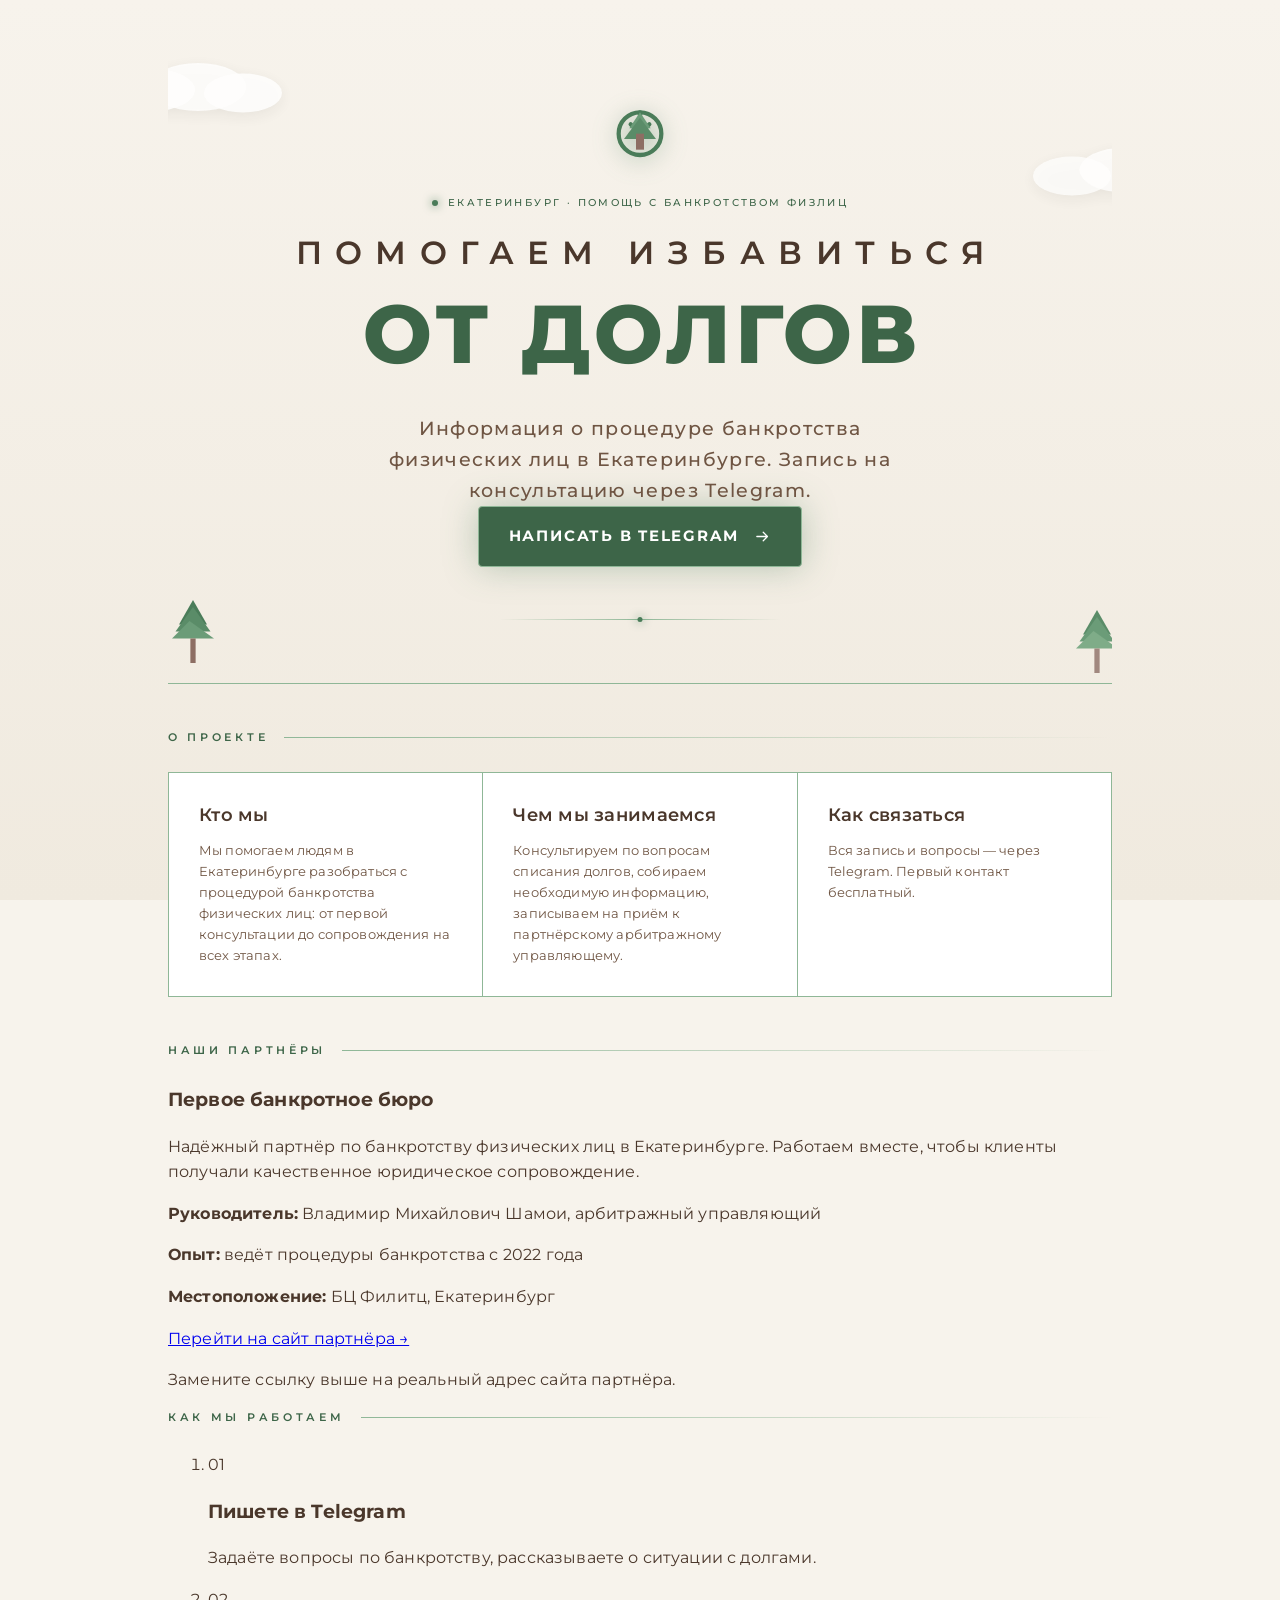
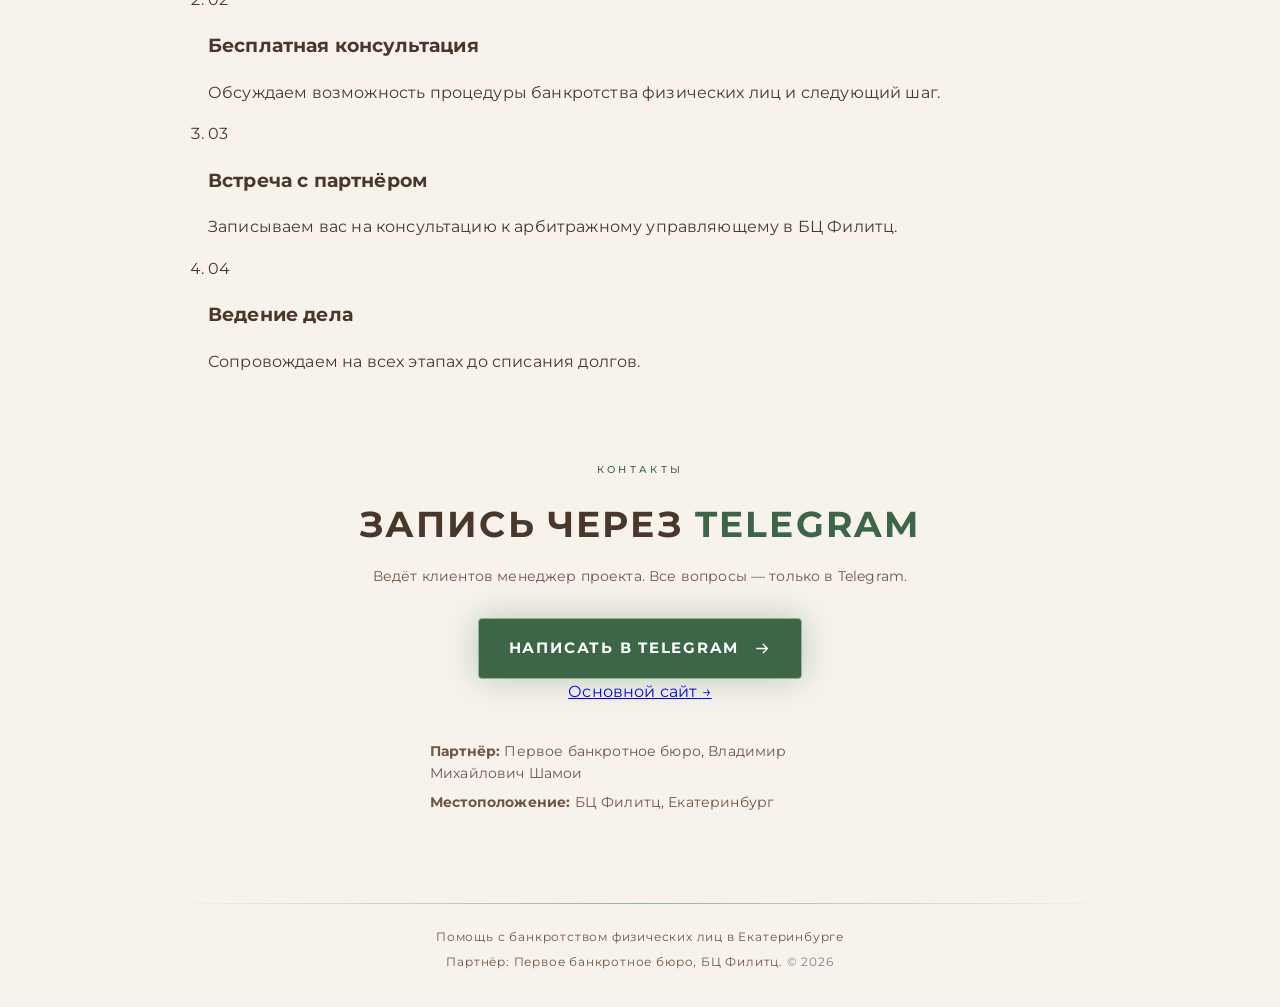
==== index.html @ 81dff739 "Концепция сайта: информационная площадка, партнёры, Telegram, ссылка на основной сайт" ====
<!DOCTYPE html>
<html lang="ru">
<head>
  <meta charset="utf-8">
  <meta name="viewport" content="width=device-width, initial-scale=1, viewport-fit=cover">
  <meta name="theme-color" content="#f7f3ec">
  <meta name="color-scheme" content="light">
  <meta name="format-detection" content="telephone=no">

  <title>Помощь с банкротством физических лиц в Екатеринбурге</title>
  <meta name="description" content="Информация о банкротстве физических лиц в Екатеринбурге. Помощь в оформлении процедуры, партнёрство с Первым банкротным бюро, запись через Telegram. БЦ Филитц.">
  <link rel="canonical" href="https://bankruptcy-ekb.vercel.app/">
  <link rel="icon" type="image/svg+xml" href="assets/mark.svg">
  <link rel="apple-touch-icon" href="assets/mark.svg">

  <link rel="preconnect" href="https://fonts.googleapis.com">
  <link rel="preconnect" href="https://fonts.gstatic.com" crossorigin>
  <link href="https://fonts.googleapis.com/css2?family=Montserrat:wght@400;500;600;700;800&family=Orbitron:wght@500;700&display=swap" rel="stylesheet">
  <link rel="stylesheet" href="styles.css">

  <script type="application/ld+json">
  {
    "@context": "https://schema.org",
    "@graph": [
      {
        "@type": "Person",
        "@id": "https://bankruptcy-ekb.vercel.app/#person",
        "name": "Менеджер по работе с клиентами",
        "jobTitle": "Менеджер по банкротству физических лиц",
        "worksFor": { "@id": "https://bankruptcy-ekb.vercel.app/#organization" },
        "contactPoint": {
          "@type": "ContactPoint",
          "contactType": "Служба поддержки",
          "url": "https://t.me/nettakihdel",
          "availableLanguage": "Russian"
        },
        "sameAs": ["https://t.me/nettakihdel", "https://strange-cases.vercel.app/"]
      },
      {
        "@type": "Organization",
        "@id": "https://bankruptcy-ekb.vercel.app/#organization",
        "name": "Первое банкротное бюро",
        "slogan": "Надёжный партнёр по банкротству физических лиц",
        "url": "https://t.me/nettakihdel",
        "image": "https://bankruptcy-ekb.vercel.app/assets/mark.svg",
        "description": "Партнёрский бюро по банкротству физических лиц в Екатеринбурге. Арбитражный управляющий Владимир Михайлович Шамои.",
        "areaServed": { "@type": "City", "name": "Екатеринбург" },
        "address": {
          "@type": "PostalAddress",
          "streetAddress": "БЦ Филитц",
          "addressLocality": "Екатеринбург",
          "addressRegion": "Свердловская область",
          "addressCountry": "RU"
        },
        "sameAs": ["https://t.me/nettakihdel"]
      },
      {
        "@type": "WebSite",
        "@id": "https://bankruptcy-ekb.vercel.app/#website",
        "url": "https://bankruptcy-ekb.vercel.app/",
        "name": "Помощь с банкротством физлиц в Екатеринбурге",
        "inLanguage": "ru",
        "publisher": { "@id": "https://bankruptcy-ekb.vercel.app/#organization" }
      }
    ]
  }
  </script>
</head>
<body>
  <a class="skip-link" href="#main">К содержанию</a>

  <div class="page">
    <main id="main">

      <!-- 1. HERO -->
      <section class="hero" aria-labelledby="hero-title">
        <div class="hero__sky">
          <svg class="cloud cloud--1" viewBox="0 0 120 40" aria-hidden="true" focusable="false">
            <ellipse cx="30" cy="20" rx="28" ry="14" fill="#ffffff" opacity="0.9"/>
            <ellipse cx="60" cy="18" rx="32" ry="16" fill="#ffffff" opacity="0.85"/>
            <ellipse cx="90" cy="22" rx="26" ry="13" fill="#ffffff" opacity="0.9"/>
          </svg>
          <svg class="cloud cloud--2" viewBox="0 0 120 40" aria-hidden="true" focusable="false">
            <ellipse cx="40" cy="24" rx="26" ry="13" fill="#ffffff" opacity="0.8"/>
            <ellipse cx="75" cy="20" rx="30" ry="15" fill="#ffffff" opacity="0.85"/>
            <ellipse cx="105" cy="26" rx="24" ry="12" fill="#ffffff" opacity="0.8"/>
          </svg>
          <svg class="tree tree--1" viewBox="0 0 40 40" aria-hidden="true" focusable="false">
            <path d="M20 4 L28 18 L12 18 Z" fill="#4a7c59"/>
            <path d="M20 8 L30 22 L10 22 Z" fill="#5a8c68"/>
            <path d="M18 16 L32 26 L8 26 Z" fill="#6b9c78"/>
            <rect x="18.5" y="26" width="3" height="14" fill="#8d6e63"/>
          </svg>
          <svg class="tree tree--2" viewBox="0 0 40 40" aria-hidden="true" focusable="false">
            <path d="M20 4 L28 18 L12 18 Z" fill="#5a8c68"/>
            <path d="M20 8 L30 22 L10 22 Z" fill="#6b9c78"/>
            <path d="M18 16 L32 26 L8 26 Z" fill="#7fac88"/>
            <rect x="18.5" y="26" width="3" height="14" fill="#a1887f"/>
          </svg>
        </div>

        <img class="hero__mark" src="assets/mark.svg" width="72" height="72"
             alt="Зелёная эмблема: весы правосудия в ветви дерева" decoding="async">

        <p class="hero__eyebrow"><span class="pulse" aria-hidden="true"></span> Екатеринбург · помощь с банкротством физлиц</p>

        <h1 id="hero-title" class="hero__title">
          <span class="hero__line1">Помогаем избавиться</span>
          <span class="hero__line2">от долгов</span>
          <span class="sr-only">Первое банкротное бюро, Владимир Михайлович Шамои, арбитражный управляющий, партнёр</span>
        </h1>

        <p class="hero__tagline">Информация о процедуре банкротства физических лиц в Екатеринбурге. Запись на консультацию через Telegram.</p>
        <a class="btn" href="https://t.me/nettakihdel" target="_blank" rel="noopener noreferrer"
           data-analytics="telegram_click" aria-label="Написать менеджеру в Telegram">
          Написать в Telegram
          <svg class="btn__arrow" viewBox="0 0 24 24" aria-hidden="true" focusable="false" fill="none" stroke="currentColor" stroke-width="1.8" stroke-linecap="round" stroke-linejoin="round">
            <path d="M4 12h15m-6-6 6 6-6 6"/>
          </svg>
        </a>
        <div class="hero__line" aria-hidden="true"></div>
      </section>

      <!-- 2. О ПРОЕКТЕ (о пользователе / менеджере) -->
      <section class="about" aria-labelledby="about-title">
        <h2 id="about-title" class="section-label">О проекте</h2>

        <div class="about__grid">
          <div class="about__card">
            <h3>Кто мы</h3>
            <p>Мы помогаем людям в Екатеринбурге разобраться с процедурой банкротства физических лиц: от первой консультации до сопровождения на всех этапах.</p>
          </div>
          <div class="about__card">
            <h3>Чем мы занимаемся</h3>
            <p>Консультируем по вопросам списания долгов, собираем необходимую информацию, записываем на приём к партнёрскому арбитражному управляющему.</p>
          </div>
          <div class="about__card">
            <h3>Как связаться</h3>
            <p>Вся запись и вопросы — через Telegram. Первый контакт бесплатный.</p>
          </div>
        </div>
      </section>

      <!-- 3. ПАРТНЁРЫ -->
      <section class="partners" aria-labelledby="partners-title">
        <h2 id="partners-title" class="section-label">Наши партнёры</h2>

        <div class="partner__card">
          <div class="partner__content">
            <h3>Первое банкротное бюро</h3>
            <p>Надёжный партнёр по банкротству физических лиц в Екатеринбурге. Работаем вместе, чтобы клиенты получали качественное юридическое сопровождение.</p>
            <p><strong>Руководитель:</strong> Владимир Михайлович Шамои, арбитражный управляющий</p>
            <p><strong>Опыт:</strong> ведёт процедуры банкротства с 2022 года</p>
            <p><strong>Местоположение:</strong> БЦ Филитц, Екатеринбург</p>
            <a class="partner__link" href="#" target="_blank" rel="noopener noreferrer">
              Перейти на сайт партнёра <span aria-hidden="true">→</span>
            </a>
            <p class="partner__note">Замените ссылку выше на реальный адрес сайта партнёра.</p>
          </div>
        </div>
      </section>

      <!-- 4. КАК МЫ РАБОТАЕМ -->
      <section class="steps" aria-labelledby="steps-title">
        <h2 id="steps-title" class="section-label">Как мы работаем</h2>
        <ol class="steps__list">
          <li class="step">
            <span class="step__num">01</span>
            <div>
              <h3>Пишете в Telegram</h3>
              <p>Задаёте вопросы по банкротству, рассказываете о ситуации с долгами.</p>
            </div>
          </li>
          <li class="step">
            <span class="step__num">02</span>
            <div>
              <h3>Бесплатная консультация</h3>
              <p>Обсуждаем возможность процедуры банкротства физических лиц и следующий шаг.</p>
            </div>
          </li>
          <li class="step">
            <span class="step__num">03</span>
            <div>
              <h3>Встреча с партнёром</h3>
              <p>Записываем вас на консультацию к арбитражному управляющему в БЦ Филитц.</p>
            </div>
          </li>
          <li class="step">
            <span class="step__num">04</span>
            <div>
              <h3>Ведение дела</h3>
              <p>Сопровождаем на всех этапах до списания долгов.</p>
            </div>
          </li>
        </ol>
      </section>

      <!-- 5. КОНТАКТЫ -->
      <section class="contacts" id="contacts" aria-labelledby="contacts-title">
        <p class="contacts__eyebrow">Контакты</p>
        <h2 id="contacts-title" class="contacts__title">Запись через <span>Telegram</span></h2>

        <p class="contacts__note">Ведёт клиентов менеджер проекта. Все вопросы — только в Telegram.</p>

        <a class="btn" href="https://t.me/nettakihdel" target="_blank" rel="noopener noreferrer"
           data-analytics="telegram_click" aria-label="Написать менеджеру в Telegram">
          Написать в Telegram
          <svg class="btn__arrow" viewBox="0 0 24 24" aria-hidden="true" focusable="false" fill="none" stroke="currentColor" stroke-width="1.8" stroke-linecap="round" stroke-linejoin="round">
            <path d="M4 12h15m-6-6 6 6-6 6"/>
          </svg>
        </a>

        <div class="contacts__row">
          <a class="contacts__link" href="https://strange-cases.vercel.app/" target="_blank" rel="noopener noreferrer">
            <span class="contacts__label">Основной сайт</span>
            <span class="contacts__arrow">→</span>
          </a>
          <div class="contacts__meta">
            <p><strong>Партнёр:</strong> Первое банкротное бюро, Владимир Михайлович Шамои</p>
            <p><strong>Местоположение:</strong> БЦ Филитц, Екатеринбург</p>
          </div>
        </div>
      </section>

    </main>

    <footer class="footer">
      <div class="footer__line" aria-hidden="true"></div>
      <p>Помощь с банкротством физических лиц в Екатеринбурге</p>
      <p>Партнёр: Первое банкротное бюро, БЦ Филитц. <span>© 2026</span></p>
    </footer>
  </div>

  <script>
    (function () {
      var link = document.querySelector('[data-analytics="telegram_click"]');
      if (!link) return;
      link.addEventListener('click', function () {
        if (window.dataLayer) window.dataLayer.push({ event: 'telegram_click' });
        if (typeof window.gtag === 'function') window.gtag('event', 'telegram_click', { method: 'Telegram' });
      });
    })();
  </script>
</body>
</html>
---- styles.css ----
/* ============================================================
   «Первое банкротное бюро» — светлый,lёгкий лендинг по банкротству физлиц
   Цвета свободы: светло-коричневый, зелёный, облака, деревья.
   Чистый CSS, без фреймворков и зависимостей.
   ============================================================ */

*, *::before, *::after { box-sizing: border-box; }

:root {
  --cream:        #f7f3ec;
  --cream-dark:   #f0eadf;
  --brown:        #6f5543;
  --brown-deep:   #4a372b;
  --green:        #4a7c59;
  --green-dark:   #3d6548;
  --green-light:  #8fb797;
  --leaf:         #6b9c78;
  --white:        #ffffff;
  --grey:         #7d7d86;
  --grey-dark:    #55555d;
  --max-width:    1040px;
  --font:         'Montserrat', 'Segoe UI', 'Helvetica Neue', Arial, sans-serif;
  --display:      'Orbitron', var(--font);
}

html { scroll-behavior: smooth; }

body {
  margin: 0;
  min-height: 100vh;
  min-height: 100dvh;
  background: var(--cream);
  color: var(--brown-deep);
  font-family: var(--font);
  font-weight: 400;
  line-height: 1.6;
  letter-spacing: .01em;
  overflow-x: hidden;
  -webkit-font-smoothing: antialiased;
  text-rendering: optimizeLegibility;
}

/* Небо с облаками и деревьями — декоративный фон, без картинок */
body::before {
  content: "";
  position: fixed;
  inset: 0;
  pointer-events: none;
  z-index: 0;
  background:
    linear-gradient(180deg, var(--cream) 0%, var(--cream-dark) 100%);
}

.page {
  position: relative;
  z-index: 1;
  max-width: var(--max-width);
  margin: 0 auto;
  padding: 0 clamp(20px, 5vw, 48px);
  display: flex;
  flex-direction: column;
  min-height: 100vh;
  min-height: 100dvh;
}

.sr-only {
  position: absolute;
  width: 1px; height: 1px;
  padding: 0; margin: -1px;
  overflow: hidden;
  clip: rect(0, 0, 0, 0);
  white-space: nowrap;
  border: 0;
}

.skip-link {
  position: absolute;
  left: -9999px;
  top: 12px;
  z-index: 10;
  padding: 10px 16px;
  background: var(--green);
  color: #fff;
  font-size: .8rem;
  text-decoration: none;
  border-radius: 4px;
}
.skip-link:focus { left: 12px; }

/* ---------------------------- HERO ---------------------------- */
.hero {
  padding: clamp(58px, 11vh, 118px) 0 clamp(36px, 7vh, 70px);
  display: flex;
  flex-direction: column;
  align-items: center;
  text-align: center;
  position: relative;
  z-index: 1;
}

.hero__sky {
  position: absolute;
  top: 0; left: 0; right: 0; bottom: 0;
  z-index: 0;
  overflow: hidden;
  pointer-events: none;
}

.cloud {
  position: absolute;
  width: 180px;
  height: 60px;
  opacity: 0.85;
  filter: drop-shadow(0 4px 8px rgba(0,0,0,0.08));
  animation: float 20s ease-in-out infinite;
}
.cloud--1 { top: 60px; left: -60px; animation-delay: 0s; }
.cloud--2 { top: 140px; right: -80px; animation-delay: -8s; animation-duration: 24s; }

.tree {
  position: absolute;
  width: 70px;
  height: 70px;
  bottom: 0;
  z-index: 0;
}
.tree--1 { left: -10px; bottom: 20px; }
.tree--2 { right: -20px; bottom: 10px; animation: float 16s ease-in-out infinite; }

.hero__mark {
  width: 64px;
  height: 64px;
  margin-bottom: 32px;
  position: relative;
  z-index: 1;
  filter: drop-shadow(0 4px 12px rgba(74, 124, 89, 0.4));
}

.hero__eyebrow {
  margin: 0 0 26px;
  display: flex;
  flex-wrap: wrap;
  align-items: center;
  justify-content: center;
  gap: 10px;
  font-family: var(--display);
  font-size: .62rem;
  font-weight: 500;
  letter-spacing: .24em;
  text-transform: uppercase;
  color: var(--green-dark);
  position: relative;
  z-index: 1;
}

.pulse {
  width: 6px; height: 6px;
  flex: none;
  border-radius: 50%;
  background: var(--green);
  box-shadow: 0 0 10px var(--green);
  animation: pulse 2.8s ease-in-out infinite;
}

.hero__title {
  margin: 0;
  display: flex;
  flex-direction: column;
  align-items: center;
  font-weight: 800;
  line-height: 1;
  position: relative;
  z-index: 1;
}

.hero__line1 {
  color: var(--brown-deep);
  font-size: clamp(.9rem, 3.4vw, 2rem);
  font-weight: 600;
  letter-spacing: .42em;
  text-indent: .42em;
  text-transform: uppercase;
}

.hero__line2 {
  margin-top: clamp(12px, 2.2vw, 22px);
  font-size: clamp(1.45rem, 7vw, 5.1rem);
  font-weight: 800;
  line-height: 1.06;
  letter-spacing: .05em;
  text-indent: .05em;
  text-transform: uppercase;
  color: var(--green-dark);
}

.hero__tagline {
  margin: clamp(26px, 4vh, 38px) 0 0;
  max-width: 42ch;
  font-size: clamp(.95rem, 2.3vw, 1.2rem);
  font-weight: 500;
  letter-spacing: .07em;
  color: var(--brown);
  position: relative;
  z-index: 1;
}

.hero__line {
  position: relative;
  width: min(280px, 55%);
  height: 1px;
  margin-top: clamp(36px, 6vh, 52px);
  background: linear-gradient(90deg, transparent, var(--green-light), transparent);
  position: relative;
  z-index: 1;
}
.hero__line::after {
  content: "";
  position: absolute;
  top: -2px; left: 50%;
  width: 5px; height: 5px;
  border-radius: 50%;
  background: var(--green);
  box-shadow: 0 0 10px var(--green);
  transform: translateX(-50%);
}

/* -------------------------- ABOUT -------------------------- */
.about {
  padding: clamp(28px, 5vh, 56px) 0;
  border-top: 1px solid var(--green-light);
  position: relative;
  z-index: 1;
}

.section-label {
  margin: 0 0 26px;
  display: flex;
  align-items: center;
  gap: 16px;
  font-size: .68rem;
  font-weight: 600;
  letter-spacing: .34em;
  text-transform: uppercase;
  color: var(--green-dark);
}
.section-label::after {
  content: "";
  flex: 1;
  height: 1px;
  background: linear-gradient(90deg, var(--green-light), transparent);
}

.about__grid {
  display: grid;
  grid-template-columns: repeat(3, 1fr);
  gap: 1px;
  background: var(--green-light);
  border: 1px solid var(--green-light);
}

.about__card {
  background: var(--white);
  padding: clamp(20px, 3vw, 30px);
  display: flex;
  flex-direction: column;
  gap: 12px;
}

.about__card h3 {
  margin: 0;
  font-size: clamp(1rem, 1.6vw, 1.12rem);
  font-weight: 600;
  line-height: 1.35;
  letter-spacing: .015em;
  color: var(--brown-deep);
}

.about__card p {
  margin: 0;
  font-size: .82rem;
  color: var(--brown);
}

/* -------------------------- STATS -------------------------- */
.stats {
  padding: clamp(28px, 5vh, 56px) 0;
  position: relative;
  z-index: 1;
}

.stats__list {
  list-style: none;
  margin: 0;
  padding: 0;
  display: grid;
  grid-template-columns: repeat(4, 1fr);
  gap: 1px;
  background: var(--green-light);
  border: 1px solid var(--green-light);
}

.stat {
  background: var(--white);
  padding: clamp(16px, 3vw, 24px);
  text-align: center;
  border-right: 1px solid var(--green-light);
  border-bottom: 1px solid var(--green-light);
}
.stat:nth-child(4n) { border-right: none; }

.stat__number {
  display: block;
  font-family: var(--display);
  font-size: clamp(1.5rem, 4vw, 2.5rem);
  font-weight: 700;
  color: var(--green-dark);
  letter-spacing: .05em;
}

.stat__label {
  font-size: .78rem;
  color: var(--brown);
  line-height: 1.5;
}

/* ------------------------- SERVICES -------------------------- */
.services {
  padding: clamp(28px, 5vh, 56px) 0;
  position: relative;
  z-index: 1;
}

.services__grid {
  list-style: none;
  margin: 0;
  padding: 0;
  display: grid;
  grid-template-columns: repeat(3, 1fr);
  gap: 1px;
  background: var(--green-light);
  border: 1px solid var(--green-light);
}

.service {
  background: var(--white);
  padding: clamp(24px, 3vw, 36px);
  display: flex;
  flex-direction: column;
  gap: 14px;
  transition: background .25s ease, transform .2s ease;
}
.service:hover {
  background: var(--cream-dark);
  transform: translateY(-4px);
}

.service__top {
  display: flex;
  align-items: center;
  justify-content: space-between;
  color: var(--green-dark);
}

.service__num {
  font-family: var(--display);
  font-size: .7rem;
  letter-spacing: .2em;
  opacity: .85;
}

.service__top svg {
  width: 30px; height: 30px;
  fill: none;
  stroke: var(--green-dark);
  stroke-width: 1.5;
  stroke-linecap: round;
  stroke-linejoin: round;
}

.service h3 {
  margin: 0;
  font-size: clamp(1rem, 1.6vw, 1.12rem);
  font-weight: 600;
  line-height: 1.35;
  letter-spacing: .015em;
  color: var(--brown-deep);
}

.service p {
  margin: 0;
  font-size: .82rem;
  color: var(--brown);
}

/* -------------------------- CONTACTS ------------------------- */
.contacts {
  padding: clamp(42px, 8vh, 86px) 0 clamp(54px, 9vh, 96px);
  display: flex;
  flex-direction: column;
  align-items: center;
  text-align: center;
  position: relative;
  z-index: 1;
}

.contacts__eyebrow {
  margin: 0 0 18px;
  font-family: var(--display);
  font-size: .62rem;
  font-weight: 500;
  letter-spacing: .34em;
  text-transform: uppercase;
  color: var(--green-dark);
}

.contacts__title {
  margin: 0 0 12px;
  font-size: clamp(1.3rem, 4.4vw, 2.25rem);
  font-weight: 700;
  letter-spacing: .06em;
  text-transform: uppercase;
  color: var(--brown-deep);
}
.contacts__title span { color: var(--green-dark); }

.contacts__note {
  margin: 0 0 30px;
  font-size: .85rem;
  color: var(--brown);
}

.btn {
  position: relative;
  display: inline-flex;
  align-items: center;
  justify-content: center;
  gap: 16px;
  padding: 18px 30px;
  background: var(--green-dark);
  color: #fff;
  border: 1px solid var(--green-light);
  font-family: var(--font);
  font-size: .92rem;
  font-weight: 700;
  letter-spacing: .12em;
  text-transform: uppercase;
  text-decoration: none;
  box-shadow: 0 0 34px rgba(74, 124, 89, 0.35);
  transition: transform .2s ease, box-shadow .25s ease, background .2s ease;
  border-radius: 4px;
}
.btn svg { width: 20px; height: 20px; flex: none; }
.btn__arrow { width: 17px !important; height: 17px !important; }
.btn:hover {
  background: var(--green);
  transform: translateY(-2px);
  box-shadow: 0 10px 44px rgba(74, 124, 89, 0.5);
}
.btn:active { transform: translateY(0); }
.btn:focus-visible { outline: 2px solid var(--brown-deep); outline-offset: 5px; }

.btn::after {
  content: "";
  position: absolute;
  inset: -2px;
  border: 1px solid var(--green);
  pointer-events: none;
  border-radius: 6px;
  opacity: 0;
  animation: ring 3.2s ease-out infinite;
}

.contacts__meta {
  margin-top: clamp(24px, 4vh, 36px);
  text-align: left;
  max-width: 420px;
}

.contacts__meta p {
  margin: 0 0 8px;
  font-size: .85rem;
  color: var(--brown);
}

/* --------------------------- FOOTER -------------------------- */
.footer {
  margin-top: auto;
  padding: 0 0 30px;
  text-align: center;
  position: relative;
  z-index: 1;
}
.footer__line {
  height: 1px;
  margin-bottom: 24px;
  background: linear-gradient(90deg, transparent, var(--green-light), transparent);
}
.footer p {
  margin: 0 0 6px;
  font-size: .72rem;
  letter-spacing: .07em;
  color: var(--brown);
}
.footer span { color: var(--grey); }

/* -------------------------- MOTION --------------------------- */
@keyframes pulse {
  0%, 100% { opacity: 1;   box-shadow: 0 0 10px var(--green); }
  50%      { opacity: .35; box-shadow: 0 0 3px  var(--green); }
}
@keyframes ring {
  0%   { opacity: .55; transform: scale(1); }
  100% { opacity: 0;   transform: scale(1.07); }
}
@keyframes float {
  0%, 100% { transform: translateY(0); }
  50%      { transform: translateY(-12px); }
}

/* -------------------------- ADAPTIVE ------------------------- */
@media (max-width: 760px) {
  .about__grid { grid-template-columns: 1fr; }
  .stats__list { grid-template-columns: repeat(2, 1fr); }
  .services__grid { grid-template-columns: repeat(2, 1fr); }
  .hero { padding-top: 52px; }
  .hero__line1 { letter-spacing: .3em; text-indent: .3em; }
  .hero__line2 { letter-spacing: .03em; text-indent: .03em; }
  .hero__eyebrow { font-size: .56rem; letter-spacing: .16em; }
  .contacts__title { letter-spacing: .02em; }
  .btn { width: 100%; max-width: 340px; }
  .service { gap: 10px; }
}

@media (max-width: 480px) {
  .about__grid { grid-template-columns: 1fr; }
  .stats__list { grid-template-columns: 1fr; }
  .services__grid { grid-template-columns: 1fr; }
  .stat { border-right: none; }
  .hero__line1 { font-size: .85rem; }
  .hero__line2 { font-size: 1.4rem; }
  .hero__eyebrow { font-size: .5rem; }
  .btn { padding: 16px 18px; gap: 12px; font-size: .84rem; }
  .contacts__meta { text-align: center; }
}

@media (prefers-reduced-motion: reduce) {
  *, *::before, *::after {
    animation: none !important;
    transition: none !important;
    scroll-behavior: auto !important;
  }
}
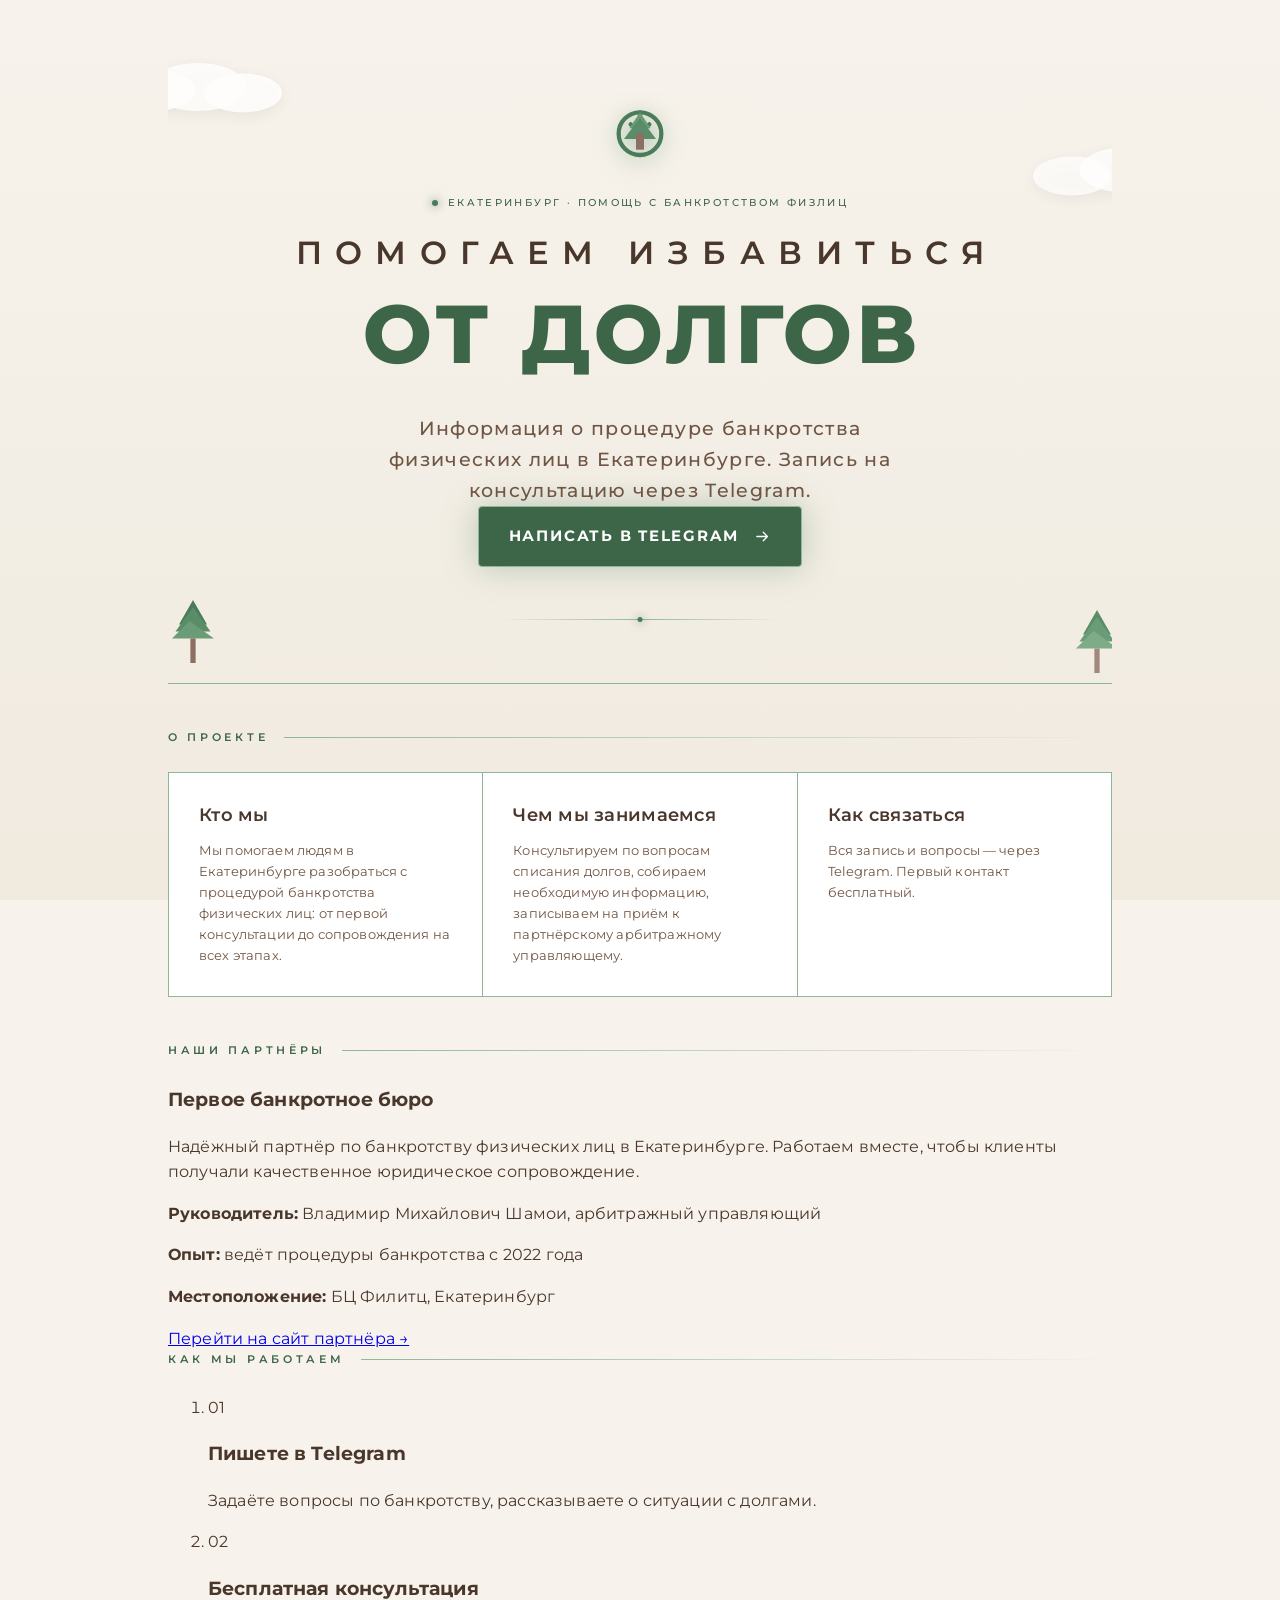
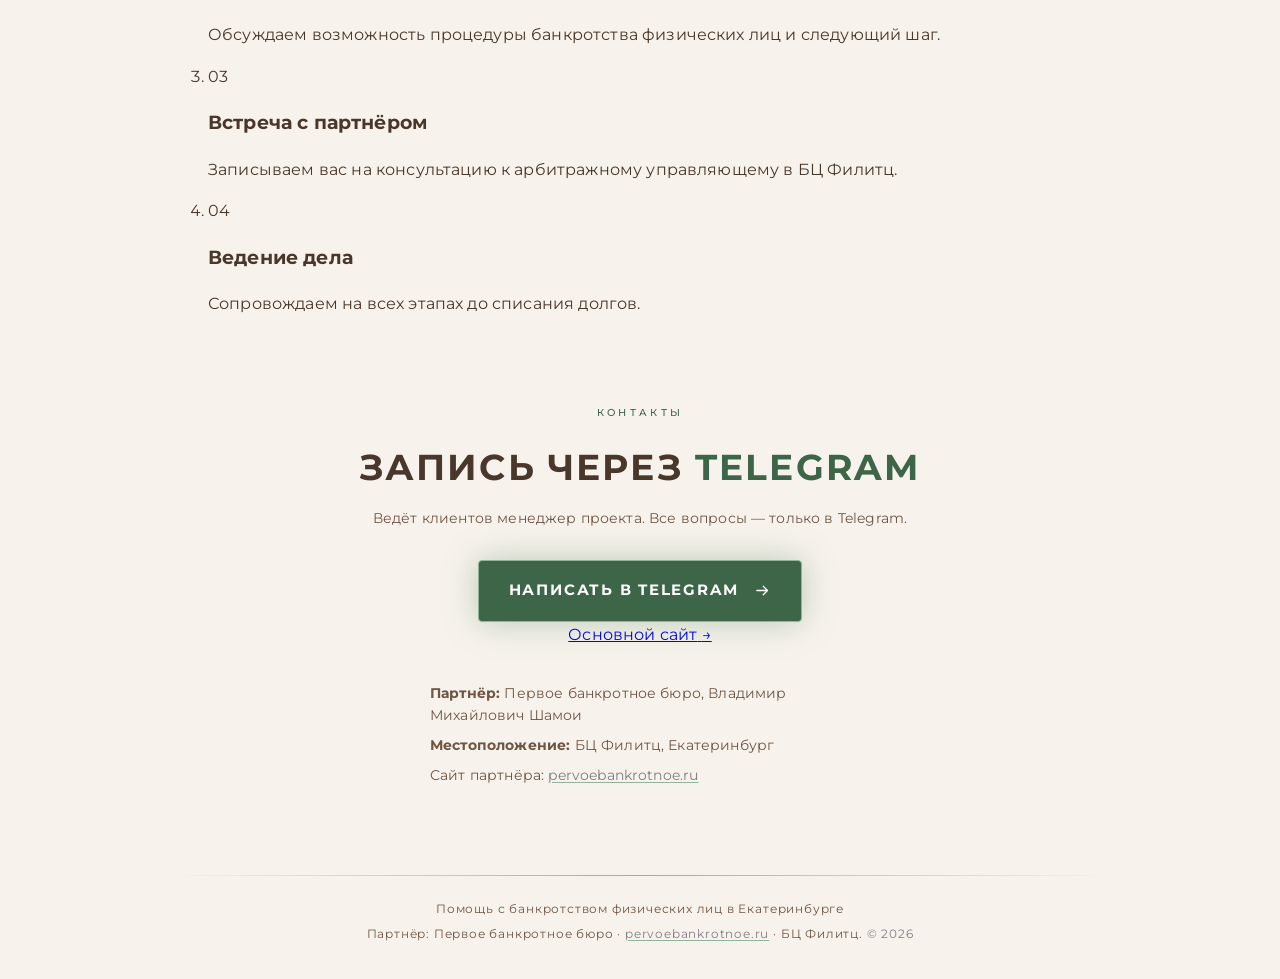
==== commit 25efe4d7: "Концепция партнёров: Telegram blast29, ссылка на pervoebankrotnoe.ru в контактах и футере, README об" ====
--- a/index.html
+++ b/index.html
@@ -31,17 +31,17 @@
         "contactPoint": {
           "@type": "ContactPoint",
           "contactType": "Служба поддержки",
-          "url": "https://t.me/nettakihdel",
+          "url": "https://t.me/blast29",
           "availableLanguage": "Russian"
         },
-        "sameAs": ["https://t.me/nettakihdel", "https://strange-cases.vercel.app/"]
+        "sameAs": ["https://t.me/blast29", "https://strange-cases.vercel.app/"]
       },
       {
         "@type": "Organization",
         "@id": "https://bankruptcy-ekb.vercel.app/#organization",
         "name": "Первое банкротное бюро",
         "slogan": "Надёжный партнёр по банкротству физических лиц",
-        "url": "https://t.me/nettakihdel",
+        "url": "https://t.me/blast29",
         "image": "https://bankruptcy-ekb.vercel.app/assets/mark.svg",
         "description": "Партнёрский бюро по банкротству физических лиц в Екатеринбурге. Арбитражный управляющий Владимир Михайлович Шамои.",
         "areaServed": { "@type": "City", "name": "Екатеринбург" },
@@ -52,7 +52,7 @@
           "addressRegion": "Свердловская область",
           "addressCountry": "RU"
         },
-        "sameAs": ["https://t.me/nettakihdel"]
+        "sameAs": ["https://t.me/blast29"]
       },
       {
         "@type": "WebSite",
@@ -111,7 +111,7 @@
         </h1>
 
         <p class="hero__tagline">Информация о процедуре банкротства физических лиц в Екатеринбурге. Запись на консультацию через Telegram.</p>
-        <a class="btn" href="https://t.me/nettakihdel" target="_blank" rel="noopener noreferrer"
+        <a class="btn" href="https://t.me/blast29" target="_blank" rel="noopener noreferrer"
            data-analytics="telegram_click" aria-label="Написать менеджеру в Telegram">
           Написать в Telegram
           <svg class="btn__arrow" viewBox="0 0 24 24" aria-hidden="true" focusable="false" fill="none" stroke="currentColor" stroke-width="1.8" stroke-linecap="round" stroke-linejoin="round">
@@ -152,10 +152,9 @@
             <p><strong>Руководитель:</strong> Владимир Михайлович Шамои, арбитражный управляющий</p>
             <p><strong>Опыт:</strong> ведёт процедуры банкротства с 2022 года</p>
             <p><strong>Местоположение:</strong> БЦ Филитц, Екатеринбург</p>
-            <a class="partner__link" href="#" target="_blank" rel="noopener noreferrer">
+            <a class="partner__link" href="https://pervoebankrotnoe.ru/" target="_blank" rel="noopener noreferrer">
               Перейти на сайт партнёра <span aria-hidden="true">→</span>
             </a>
-            <p class="partner__note">Замените ссылку выше на реальный адрес сайта партнёра.</p>
           </div>
         </div>
       </section>
@@ -202,7 +201,7 @@
 
         <p class="contacts__note">Ведёт клиентов менеджер проекта. Все вопросы — только в Telegram.</p>
 
-        <a class="btn" href="https://t.me/nettakihdel" target="_blank" rel="noopener noreferrer"
+        <a class="btn" href="https://t.me/blast29" target="_blank" rel="noopener noreferrer"
            data-analytics="telegram_click" aria-label="Написать менеджеру в Telegram">
           Написать в Telegram
           <svg class="btn__arrow" viewBox="0 0 24 24" aria-hidden="true" focusable="false" fill="none" stroke="currentColor" stroke-width="1.8" stroke-linecap="round" stroke-linejoin="round">
@@ -218,6 +217,7 @@
           <div class="contacts__meta">
             <p><strong>Партнёр:</strong> Первое банкротное бюро, Владимир Михайлович Шамои</p>
             <p><strong>Местоположение:</strong> БЦ Филитц, Екатеринбург</p>
+            <p class="partner__small">Сайт партнёра: <a href="https://pervoebankrotnoe.ru/" target="_blank" rel="noopener noreferrer">pervoebankrotnoe.ru</a></p>
           </div>
         </div>
       </section>
@@ -227,7 +227,7 @@
     <footer class="footer">
       <div class="footer__line" aria-hidden="true"></div>
       <p>Помощь с банкротством физических лиц в Екатеринбурге</p>
-      <p>Партнёр: Первое банкротное бюро, БЦ Филитц. <span>© 2026</span></p>
+      <p class="footer__partner">Партнёр: Первое банкротное бюро · <a href="https://pervoebankrotnoe.ru/" target="_blank" rel="noopener noreferrer">pervoebankrotnoe.ru</a> · БЦ Филитц. <span>© 2026</span></p>
     </footer>
   </div>
 
--- a/styles.css
+++ b/styles.css
@@ -482,6 +482,22 @@
   color: var(--brown);
 }
 
+.partner__small {
+  margin: 14px 0 0;
+  font-size: .72rem;
+  color: var(--grey);
+}
+.partner__small a {
+  color: var(--grey);
+  text-decoration: underline;
+  text-decoration-color: var(--green-light);
+  text-decoration-thickness: 0.5px;
+  text-underline-offset: 2px;
+}
+.partner__small a:hover {
+  color: var(--green-dark);
+}
+
 /* --------------------------- FOOTER -------------------------- */
 .footer {
   margin-top: auto;
@@ -502,6 +518,22 @@
   color: var(--brown);
 }
 .footer span { color: var(--grey); }
+
+.footer__partner {
+  margin-top: 10px;
+  font-size: .68rem;
+  color: var(--grey);
+}
+.footer__partner a {
+  color: var(--grey);
+  text-decoration: underline;
+  text-decoration-color: var(--green-light);
+  text-decoration-thickness: 0.5px;
+  text-underline-offset: 2px;
+}
+.footer__partner a:hover {
+  color: var(--green-dark);
+}
 
 /* -------------------------- MOTION --------------------------- */
 @keyframes pulse {
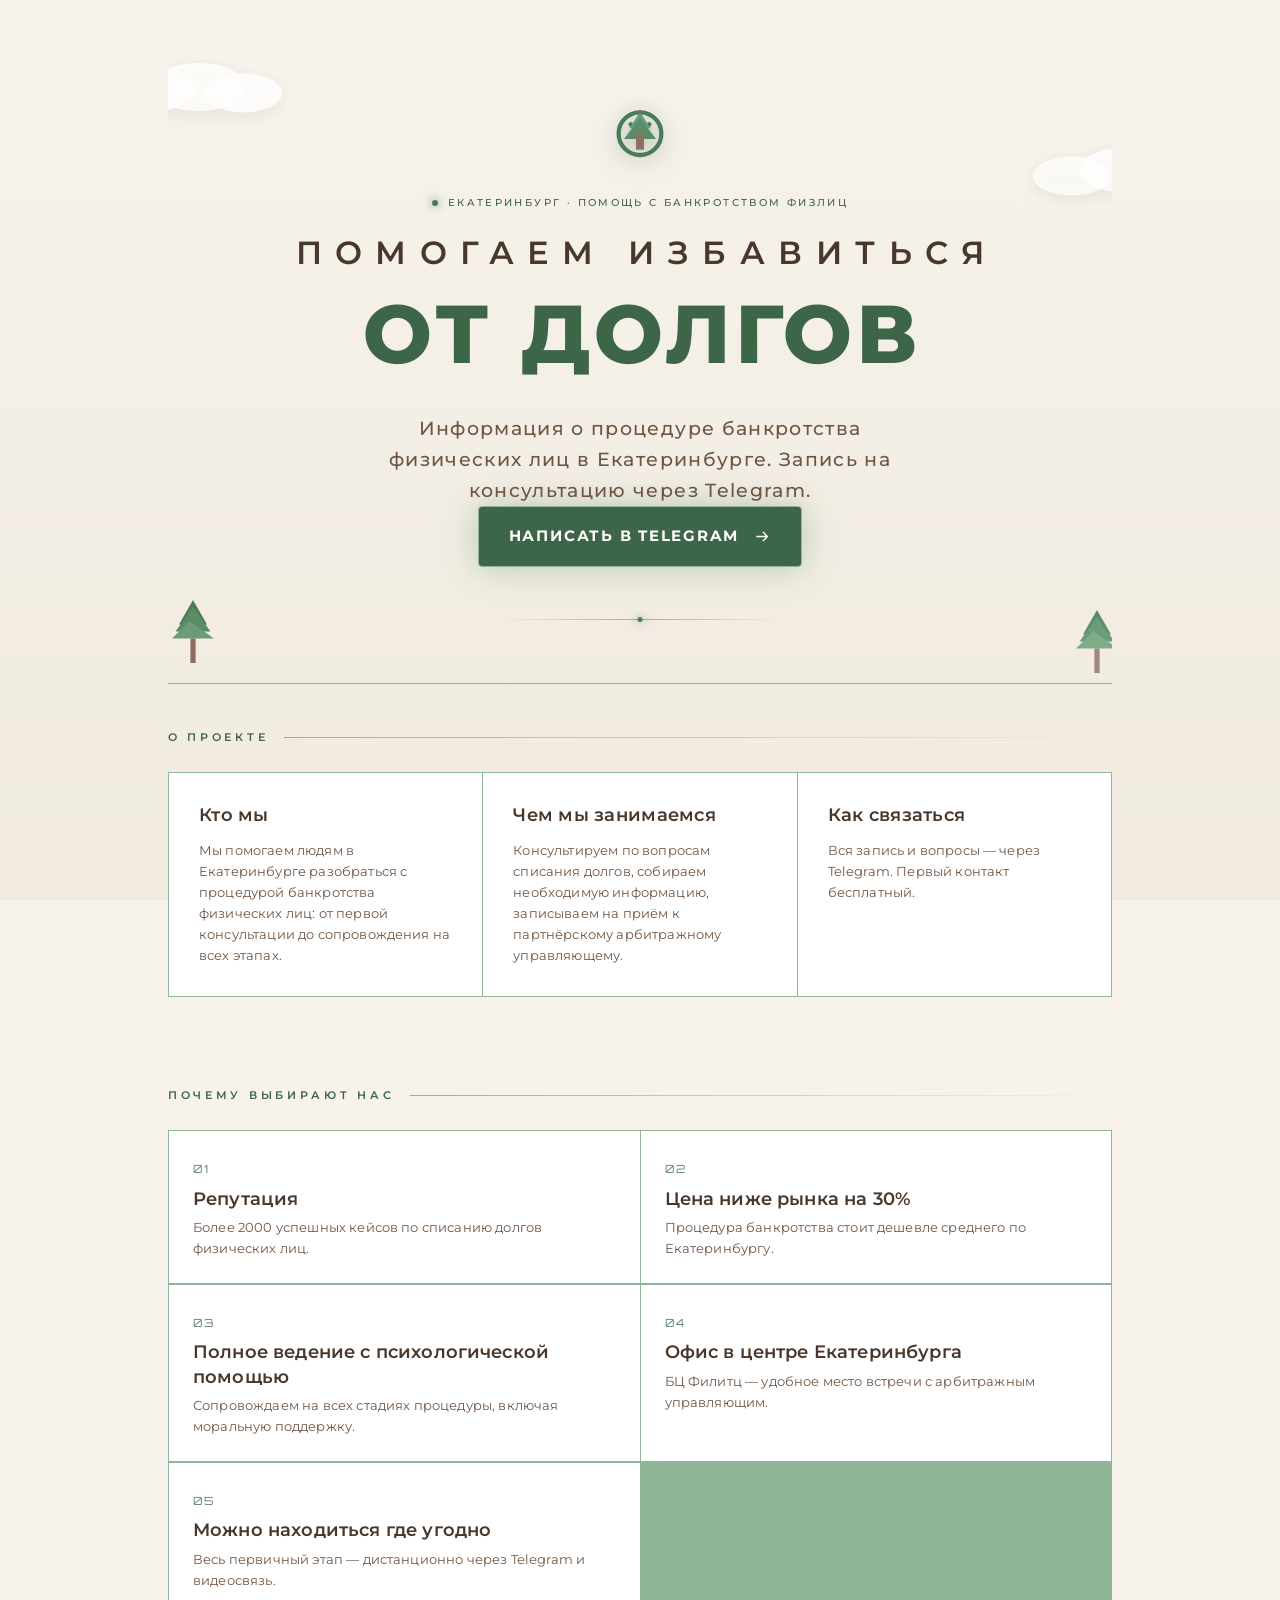
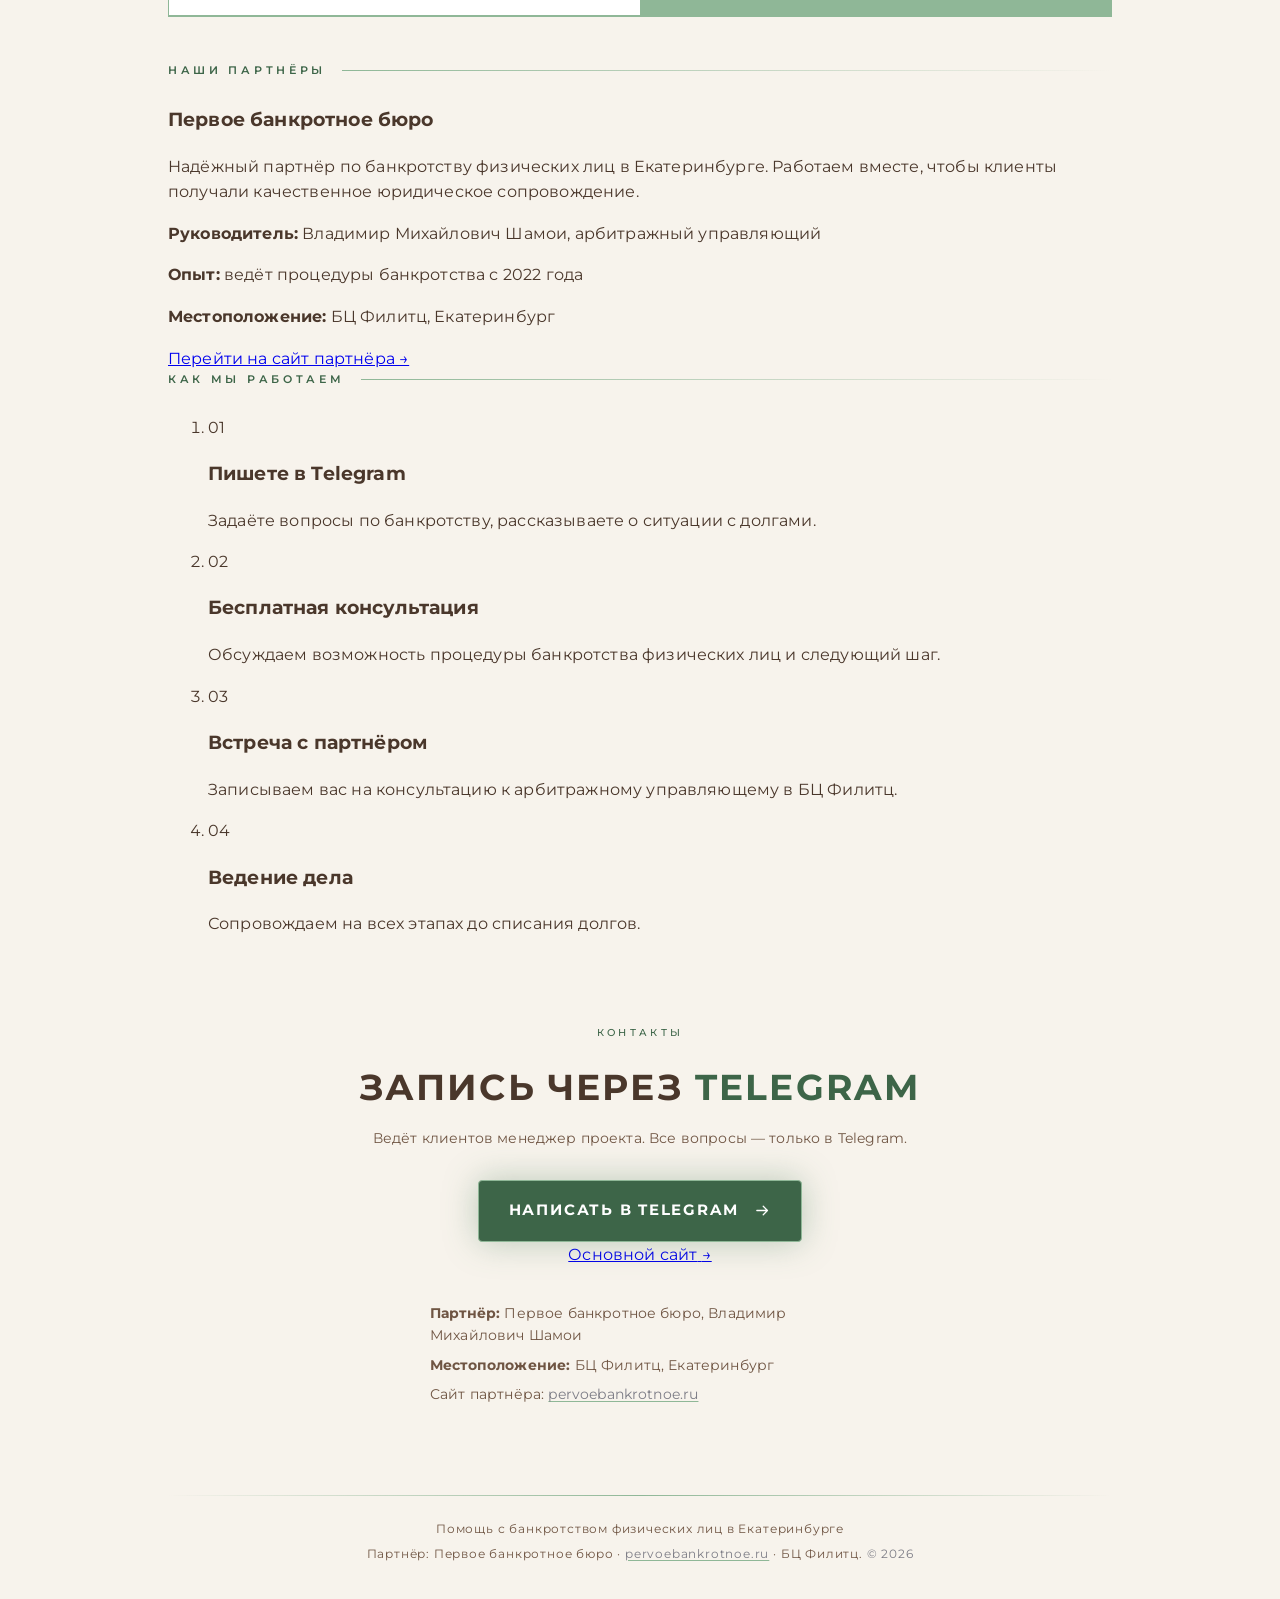
==== commit b2f232c6: "Добавлен раздел 'Почему мы': репутация, цена, психологическая помощь, офис в центре, дистанционно" ====
--- a/index.html
+++ b/index.html
@@ -141,7 +141,49 @@
         </div>
       </section>
 
-      <!-- 3. ПАРТНЁРЫ -->
+      <!-- 3. ПОЧЕМУ МЫ -->
+      <section class="why" aria-labelledby="why-title">
+        <h2 id="why-title" class="section-label">Почему выбирают нас</h2>
+        <ul class="why__list">
+          <li class="why__item">
+            <span class="why__num">01</span>
+            <div>
+              <h3>Репутация</h3>
+              <p>Более 2000 успешных кейсов по списанию долгов физических лиц.</p>
+            </div>
+          </li>
+          <li class="why__item">
+            <span class="why__num">02</span>
+            <div>
+              <h3>Цена ниже рынка на 30%</h3>
+              <p>Процедура банкротства стоит дешевле среднего по Екатеринбургу.</p>
+            </div>
+          </li>
+          <li class="why__item">
+            <span class="why__num">03</span>
+            <div>
+              <h3>Полное ведение с психологической помощью</h3>
+              <p>Сопровождаем на всех стадиях процедуры, включая моральную поддержку.</p>
+            </div>
+          </li>
+          <li class="why__item">
+            <span class="why__num">04</span>
+            <div>
+              <h3>Офис в центре Екатеринбурга</h3>
+              <p>БЦ Филитц — удобное место встречи с арбитражным управляющим.</p>
+            </div>
+          </li>
+          <li class="why__item">
+            <span class="why__num">05</span>
+            <div>
+              <h3>Можно находиться где угодно</h3>
+              <p>Весь первичный этап — дистанционно через Telegram и видеосвязь.</p>
+            </div>
+          </li>
+        </ul>
+      </section>
+
+      <!-- 4. ПАРТНЁРЫ -->
       <section class="partners" aria-labelledby="partners-title">
         <h2 id="partners-title" class="section-label">Наши партнёры</h2>
 
--- a/styles.css
+++ b/styles.css
@@ -321,6 +321,53 @@
   font-size: .78rem;
   color: var(--brown);
   line-height: 1.5;
+}
+
+/* ------------------------- WHY ----------------------------- */
+.why {
+  padding: clamp(28px, 5vh, 56px) 0;
+  position: relative;
+  z-index: 1;
+}
+
+.why__list {
+  list-style: none;
+  margin: 0;
+  padding: 0;
+  display: grid;
+  grid-template-columns: repeat(2, 1fr);
+  gap: 1px;
+  background: var(--green-light);
+  border: 1px solid var(--green-light);
+}
+
+.why__item {
+  background: var(--white);
+  padding: clamp(16px, 3vw, 24px);
+  border-bottom: 1px solid var(--green-light);
+}
+.why__item:nth-child(2n) { border-right: none; }
+
+.why__num {
+  font-family: var(--display);
+  font-size: .7rem;
+  letter-spacing: .2em;
+  color: var(--green-dark);
+  opacity: .8;
+}
+
+.why__item h3 {
+  margin: 6px 0 6px;
+  font-size: clamp(1rem, 1.6vw, 1.12rem);
+  font-weight: 600;
+  line-height: 1.35;
+  color: var(--brown-deep);
+}
+
+.why__item p {
+  margin: 0;
+  font-size: .82rem;
+  color: var(--brown);
 }
 
 /* ------------------------- SERVICES -------------------------- */
@@ -552,6 +599,8 @@
 /* -------------------------- ADAPTIVE ------------------------- */
 @media (max-width: 760px) {
   .about__grid { grid-template-columns: 1fr; }
+  .why__list { grid-template-columns: 1fr; }
+  .why__item { border-right: none; }
   .stats__list { grid-template-columns: repeat(2, 1fr); }
   .services__grid { grid-template-columns: repeat(2, 1fr); }
   .hero { padding-top: 52px; }
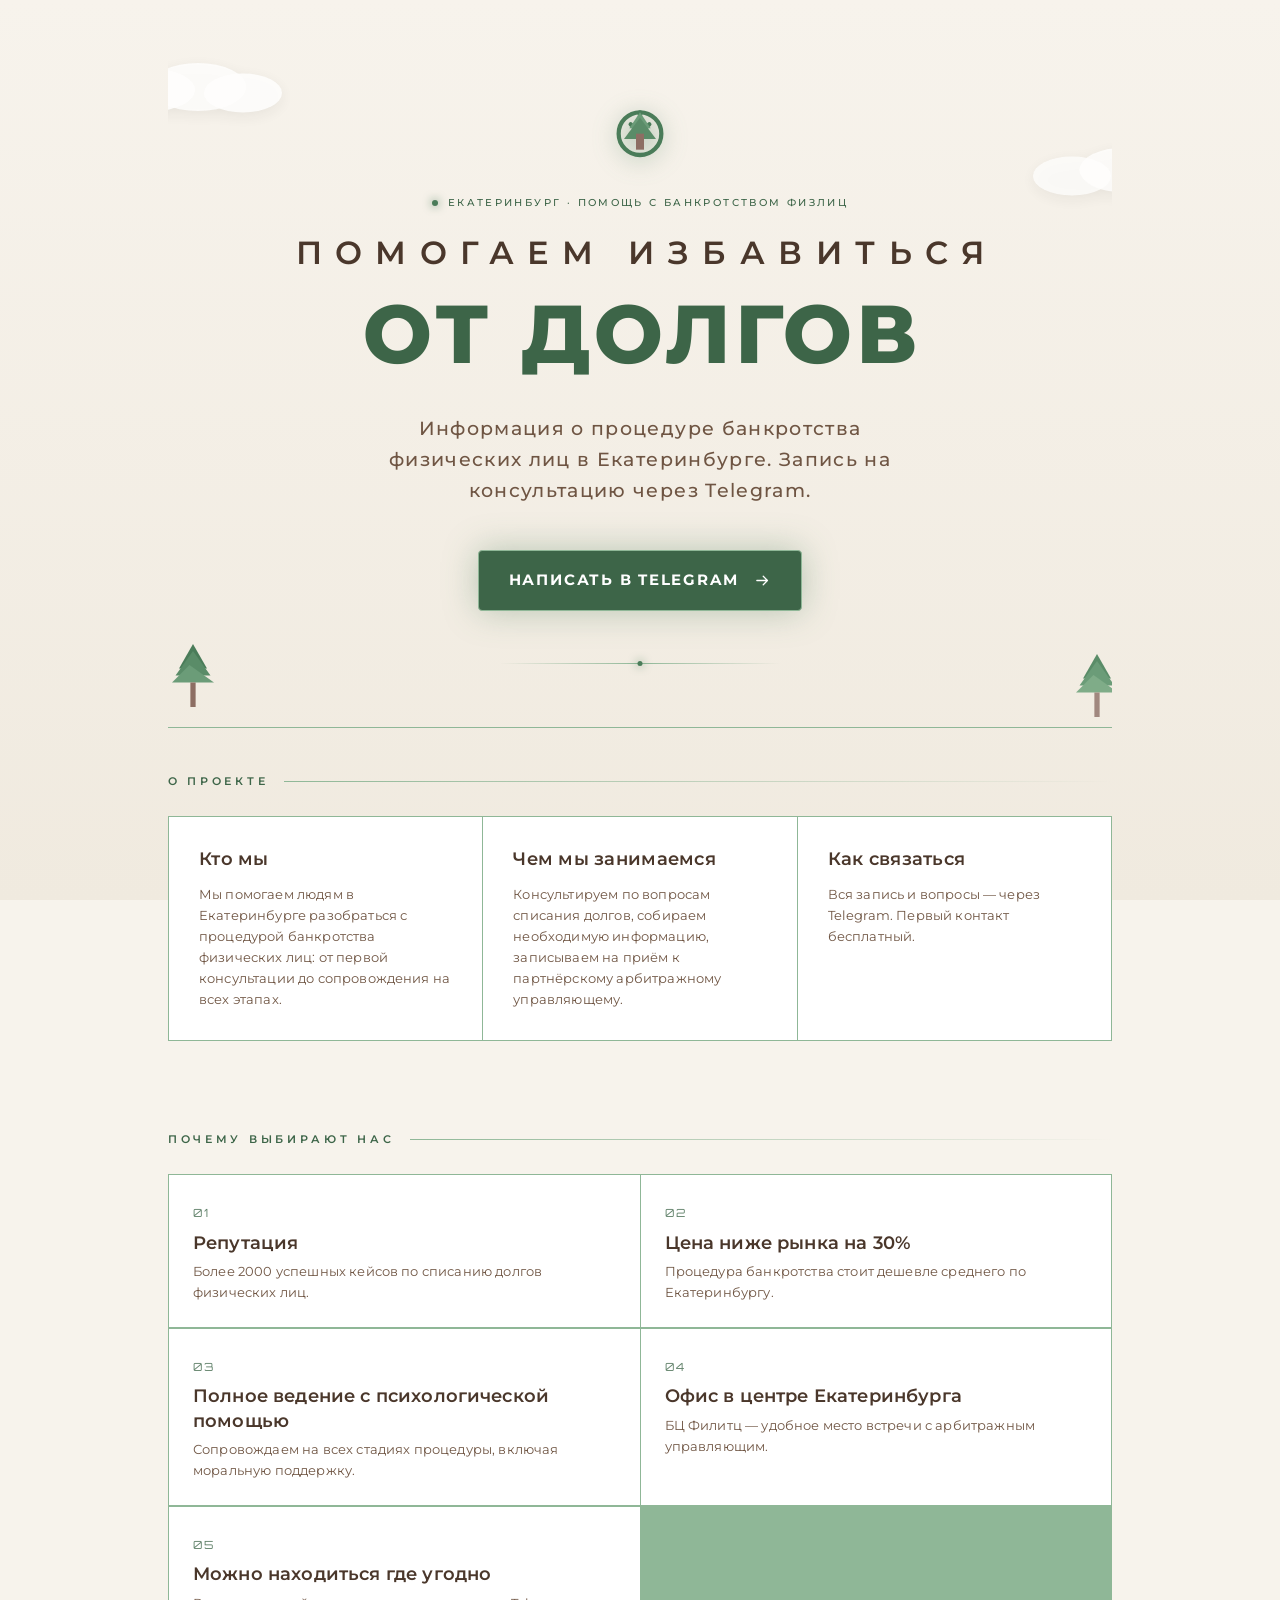
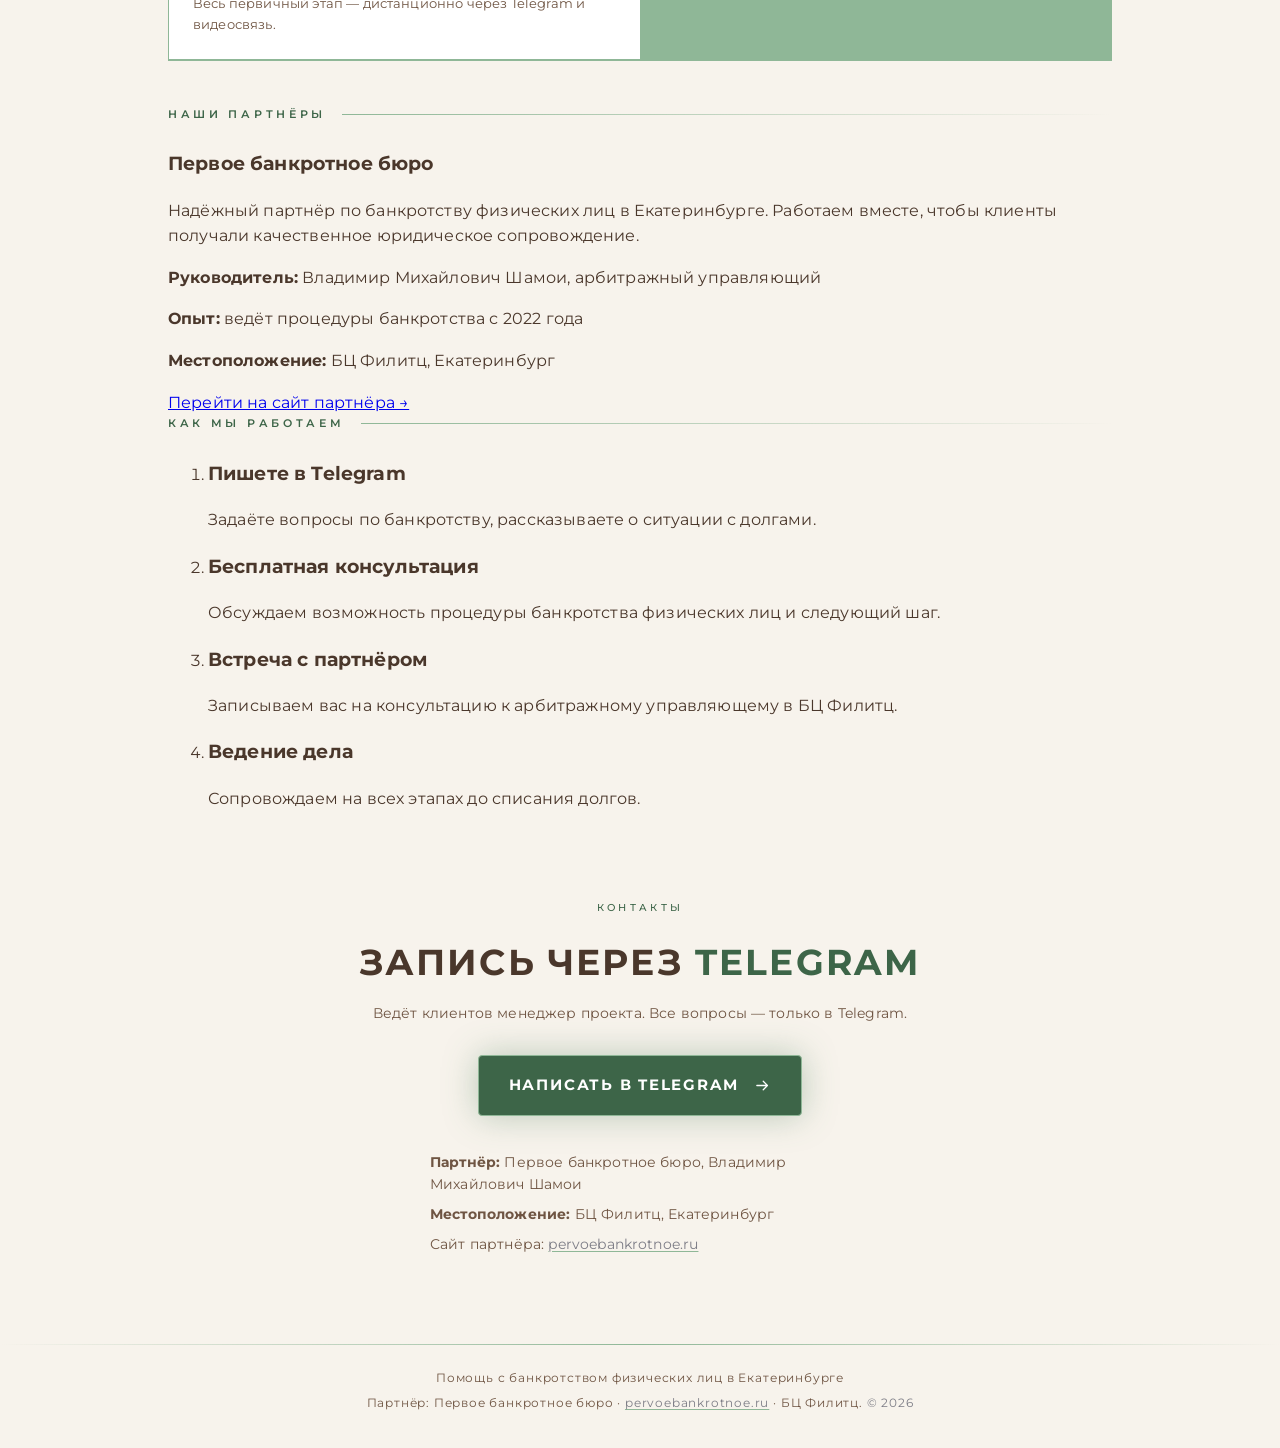
==== commit 2bd0cce7: "Убрана ссылка на основной сайт, убрана нумерация этапов, добавлен отступ у кнопки Telegram" ====
--- a/index.html
+++ b/index.html
@@ -111,7 +111,7 @@
         </h1>
 
         <p class="hero__tagline">Информация о процедуре банкротства физических лиц в Екатеринбурге. Запись на консультацию через Telegram.</p>
-        <a class="btn" href="https://t.me/blast29" target="_blank" rel="noopener noreferrer"
+        <a class="btn btn__hero" href="https://t.me/blast29" target="_blank" rel="noopener noreferrer"
            data-analytics="telegram_click" aria-label="Написать менеджеру в Telegram">
           Написать в Telegram
           <svg class="btn__arrow" viewBox="0 0 24 24" aria-hidden="true" focusable="false" fill="none" stroke="currentColor" stroke-width="1.8" stroke-linecap="round" stroke-linejoin="round">
@@ -206,28 +206,24 @@
         <h2 id="steps-title" class="section-label">Как мы работаем</h2>
         <ol class="steps__list">
           <li class="step">
-            <span class="step__num">01</span>
             <div>
               <h3>Пишете в Telegram</h3>
               <p>Задаёте вопросы по банкротству, рассказываете о ситуации с долгами.</p>
             </div>
           </li>
           <li class="step">
-            <span class="step__num">02</span>
             <div>
               <h3>Бесплатная консультация</h3>
               <p>Обсуждаем возможность процедуры банкротства физических лиц и следующий шаг.</p>
             </div>
           </li>
           <li class="step">
-            <span class="step__num">03</span>
             <div>
               <h3>Встреча с партнёром</h3>
               <p>Записываем вас на консультацию к арбитражному управляющему в БЦ Филитц.</p>
             </div>
           </li>
           <li class="step">
-            <span class="step__num">04</span>
             <div>
               <h3>Ведение дела</h3>
               <p>Сопровождаем на всех этапах до списания долгов.</p>
@@ -251,12 +247,7 @@
           </svg>
         </a>
 
-        <div class="contacts__row">
-          <a class="contacts__link" href="https://strange-cases.vercel.app/" target="_blank" rel="noopener noreferrer">
-            <span class="contacts__label">Основной сайт</span>
-            <span class="contacts__arrow">→</span>
-          </a>
-          <div class="contacts__meta">
+        <div class="contacts__meta">
             <p><strong>Партнёр:</strong> Первое банкротное бюро, Владимир Михайлович Шамои</p>
             <p><strong>Местоположение:</strong> БЦ Филитц, Екатеринбург</p>
             <p class="partner__small">Сайт партнёра: <a href="https://pervoebankrotnoe.ru/" target="_blank" rel="noopener noreferrer">pervoebankrotnoe.ru</a></p>
--- a/styles.css
+++ b/styles.css
@@ -498,6 +498,10 @@
 }
 .btn svg { width: 20px; height: 20px; flex: none; }
 .btn__arrow { width: 17px !important; height: 17px !important; }
+
+.btn__hero {
+  margin-top: clamp(28px, 5vh, 44px);
+}
 .btn:hover {
   background: var(--green);
   transform: translateY(-2px);
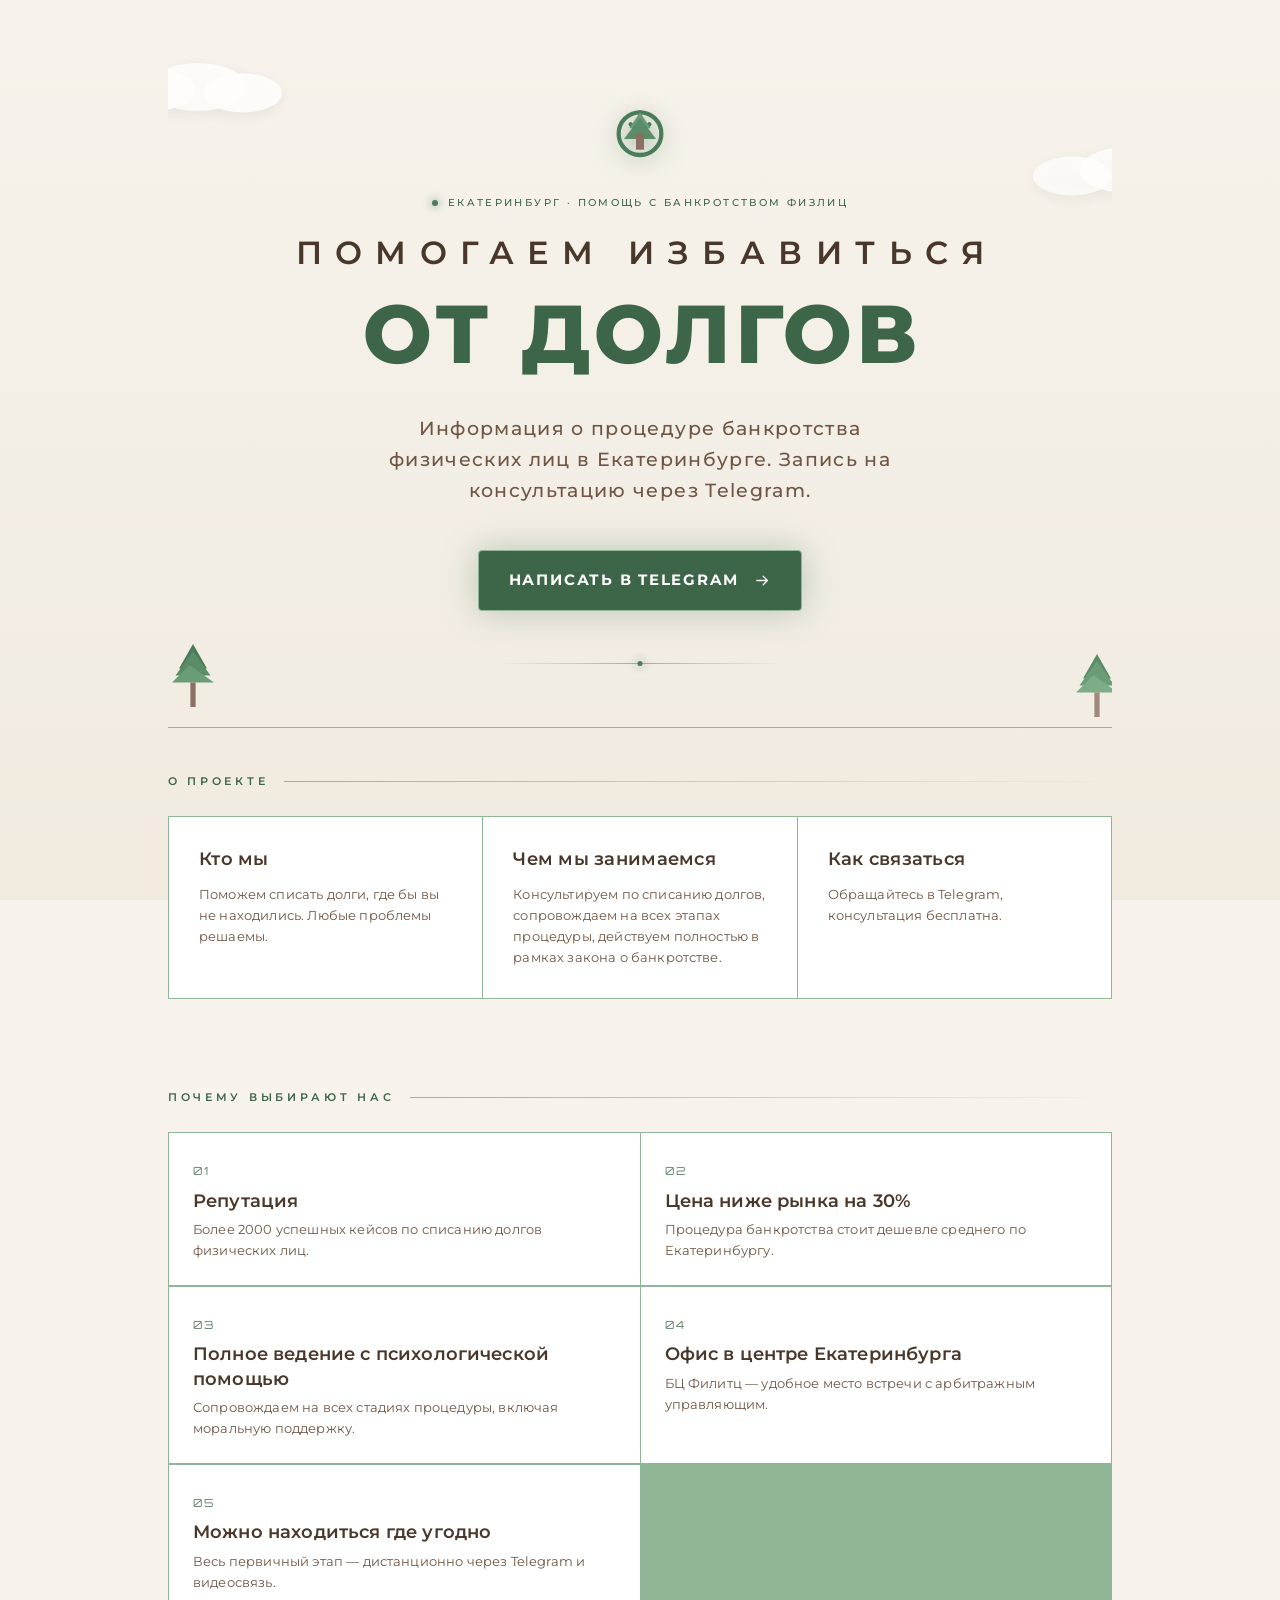
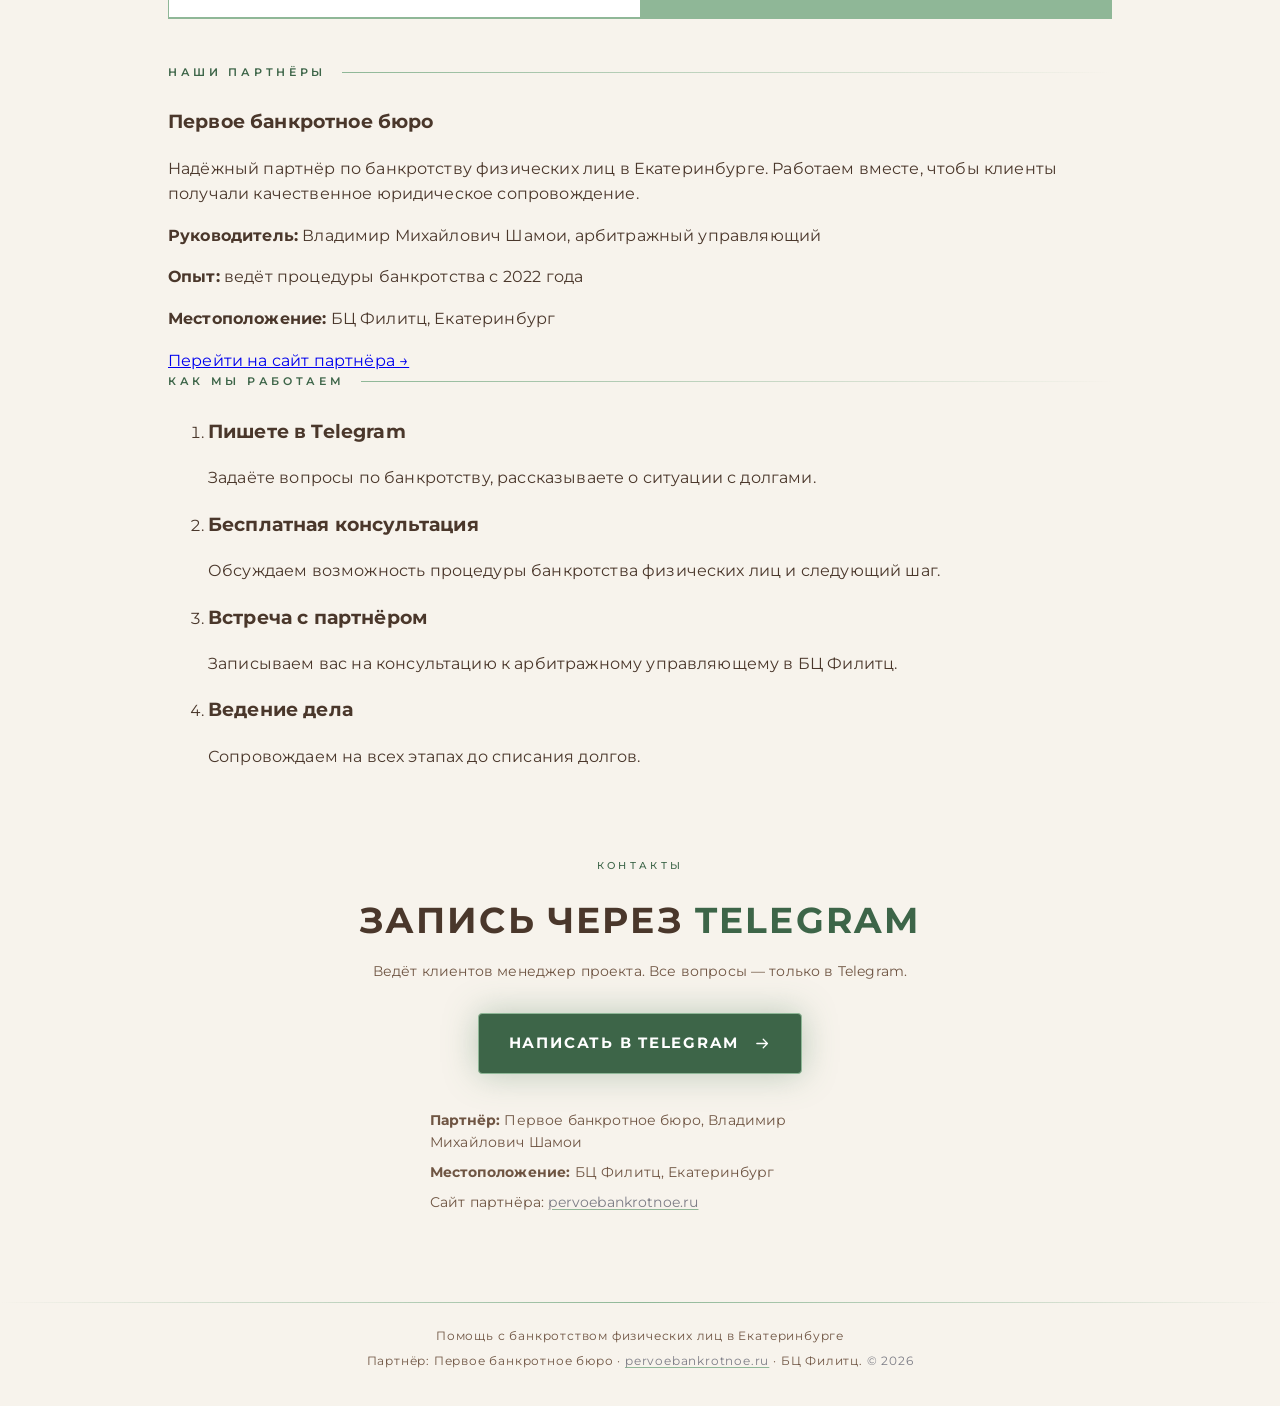
==== commit f3cb327a: "Обновлён текст блока 'О проекте'" ====
--- a/index.html
+++ b/index.html
@@ -34,7 +34,7 @@
           "url": "https://t.me/blast29",
           "availableLanguage": "Russian"
         },
-        "sameAs": ["https://t.me/blast29", "https://strange-cases.vercel.app/"]
+        "sameAs": ["https://t.me/blast29"]
       },
       {
         "@type": "Organization",
@@ -128,15 +128,15 @@
         <div class="about__grid">
           <div class="about__card">
             <h3>Кто мы</h3>
-            <p>Мы помогаем людям в Екатеринбурге разобраться с процедурой банкротства физических лиц: от первой консультации до сопровождения на всех этапах.</p>
+            <p>Поможем списать долги, где бы вы не находились. Любые проблемы решаемы.</p>
           </div>
           <div class="about__card">
             <h3>Чем мы занимаемся</h3>
-            <p>Консультируем по вопросам списания долгов, собираем необходимую информацию, записываем на приём к партнёрскому арбитражному управляющему.</p>
+            <p>Консультируем по списанию долгов, сопровождаем на всех этапах процедуры, действуем полностью в рамках закона о банкротстве.</p>
           </div>
           <div class="about__card">
             <h3>Как связаться</h3>
-            <p>Вся запись и вопросы — через Telegram. Первый контакт бесплатный.</p>
+            <p>Обращайтесь в Telegram, консультация бесплатна.</p>
           </div>
         </div>
       </section>
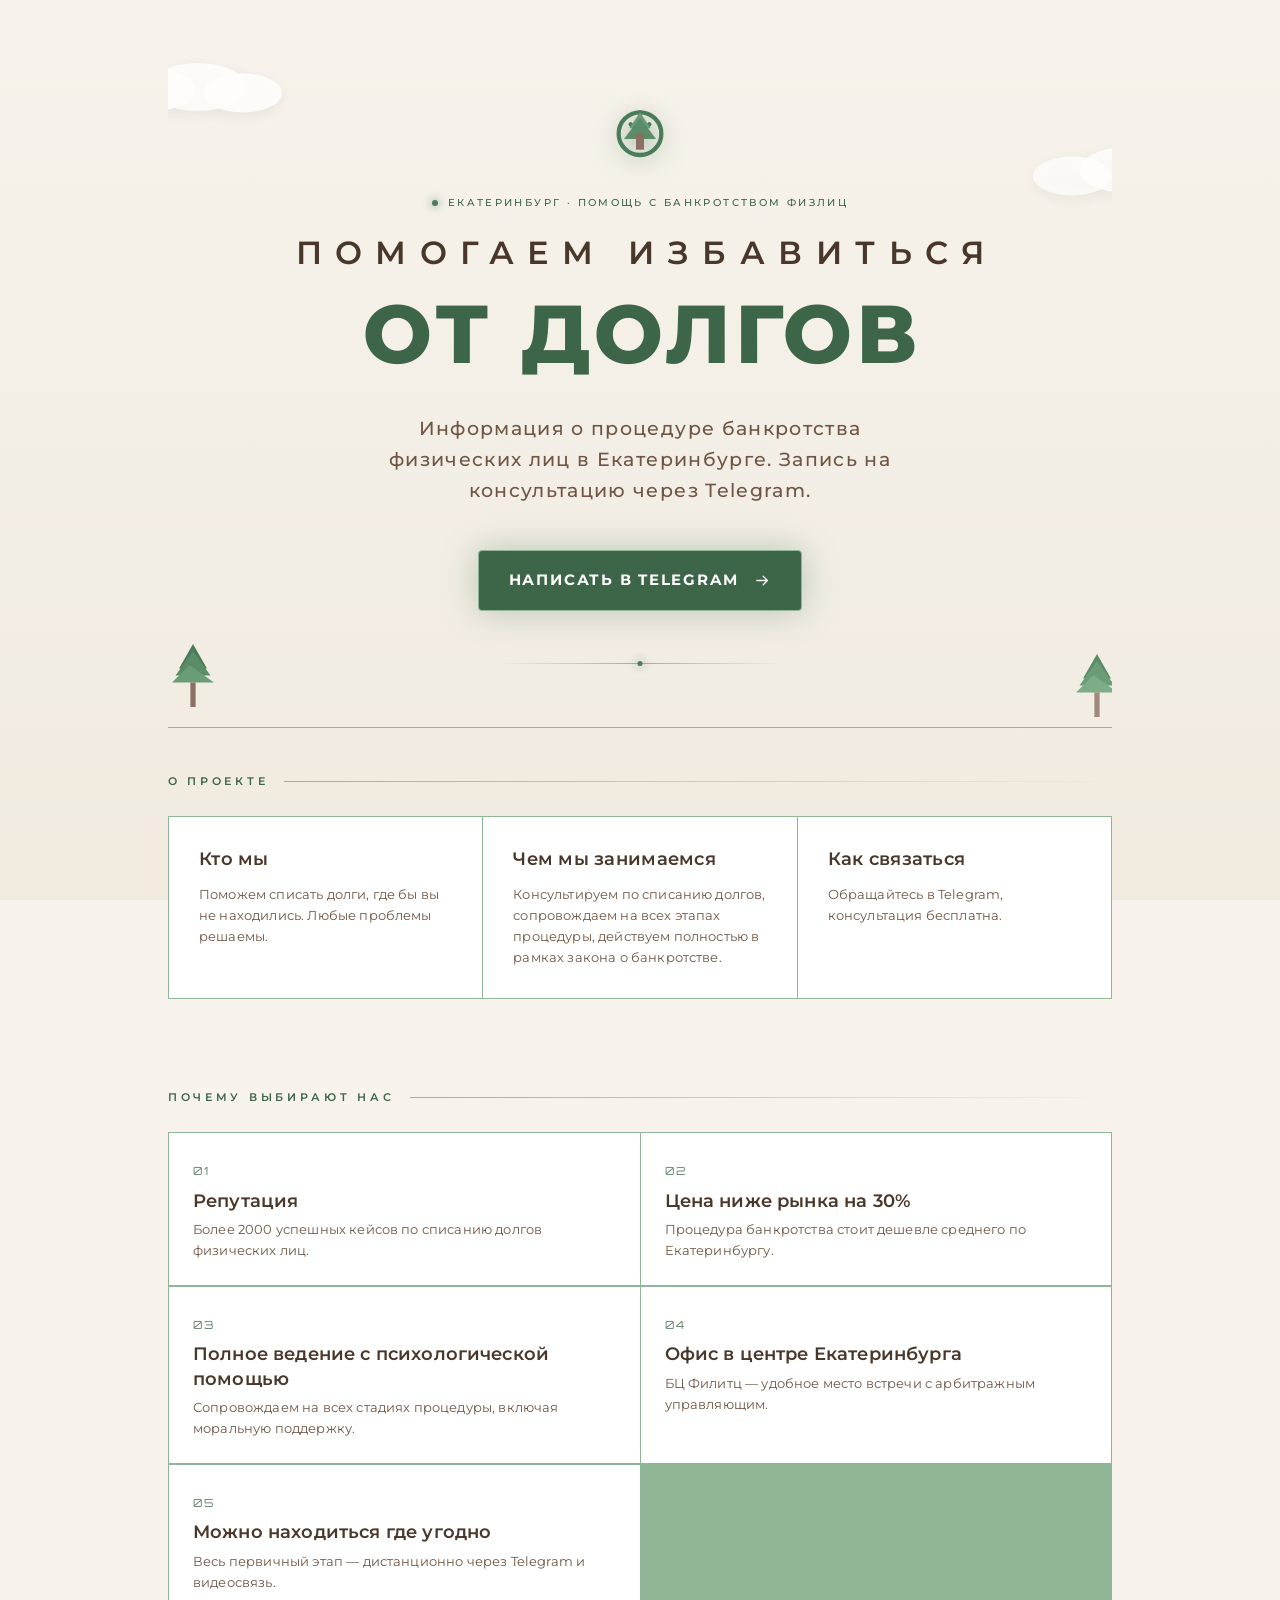
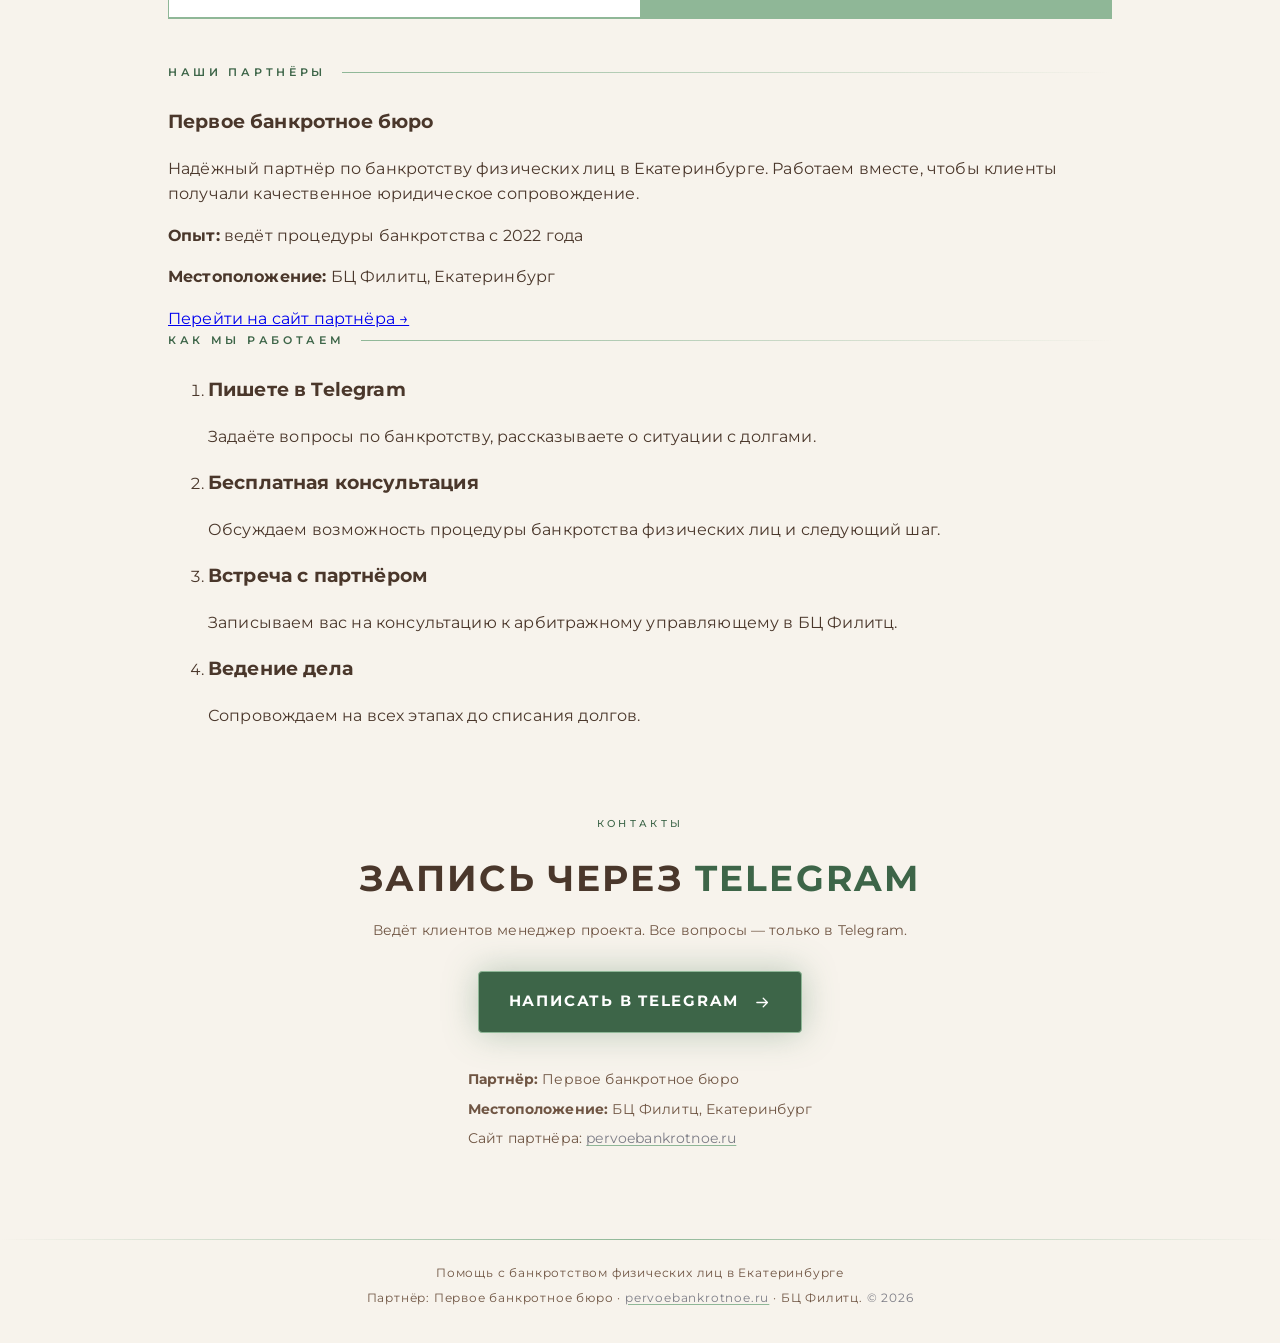
==== commit a5b7b481: "Убрано имя и фамилию арбитражного управляющего по запросу" ====
--- a/index.html
+++ b/index.html
@@ -43,7 +43,7 @@
         "slogan": "Надёжный партнёр по банкротству физических лиц",
         "url": "https://t.me/blast29",
         "image": "https://bankruptcy-ekb.vercel.app/assets/mark.svg",
-        "description": "Партнёрский бюро по банкротству физических лиц в Екатеринбурге. Арбитражный управляющий Владимир Михайлович Шамои.",
+        "description": "Партнёрский бюро по банкротству физических лиц в Екатеринбурге.",
         "areaServed": { "@type": "City", "name": "Екатеринбург" },
         "address": {
           "@type": "PostalAddress",
@@ -107,7 +107,7 @@
         <h1 id="hero-title" class="hero__title">
           <span class="hero__line1">Помогаем избавиться</span>
           <span class="hero__line2">от долгов</span>
-          <span class="sr-only">Первое банкротное бюро, Владимир Михайлович Шамои, арбитражный управляющий, партнёр</span>
+          <span class="sr-only">Первое банкротное бюро, партнёр по банкротству физических лиц в Екатеринбурге</span>
         </h1>
 
         <p class="hero__tagline">Информация о процедуре банкротства физических лиц в Екатеринбурге. Запись на консультацию через Telegram.</p>
@@ -191,7 +191,6 @@
           <div class="partner__content">
             <h3>Первое банкротное бюро</h3>
             <p>Надёжный партнёр по банкротству физических лиц в Екатеринбурге. Работаем вместе, чтобы клиенты получали качественное юридическое сопровождение.</p>
-            <p><strong>Руководитель:</strong> Владимир Михайлович Шамои, арбитражный управляющий</p>
             <p><strong>Опыт:</strong> ведёт процедуры банкротства с 2022 года</p>
             <p><strong>Местоположение:</strong> БЦ Филитц, Екатеринбург</p>
             <a class="partner__link" href="https://pervoebankrotnoe.ru/" target="_blank" rel="noopener noreferrer">
@@ -248,7 +247,7 @@
         </a>
 
         <div class="contacts__meta">
-            <p><strong>Партнёр:</strong> Первое банкротное бюро, Владимир Михайлович Шамои</p>
+            <p><strong>Партнёр:</strong> Первое банкротное бюро</p>
             <p><strong>Местоположение:</strong> БЦ Филитц, Екатеринбург</p>
             <p class="partner__small">Сайт партнёра: <a href="https://pervoebankrotnoe.ru/" target="_blank" rel="noopener noreferrer">pervoebankrotnoe.ru</a></p>
           </div>
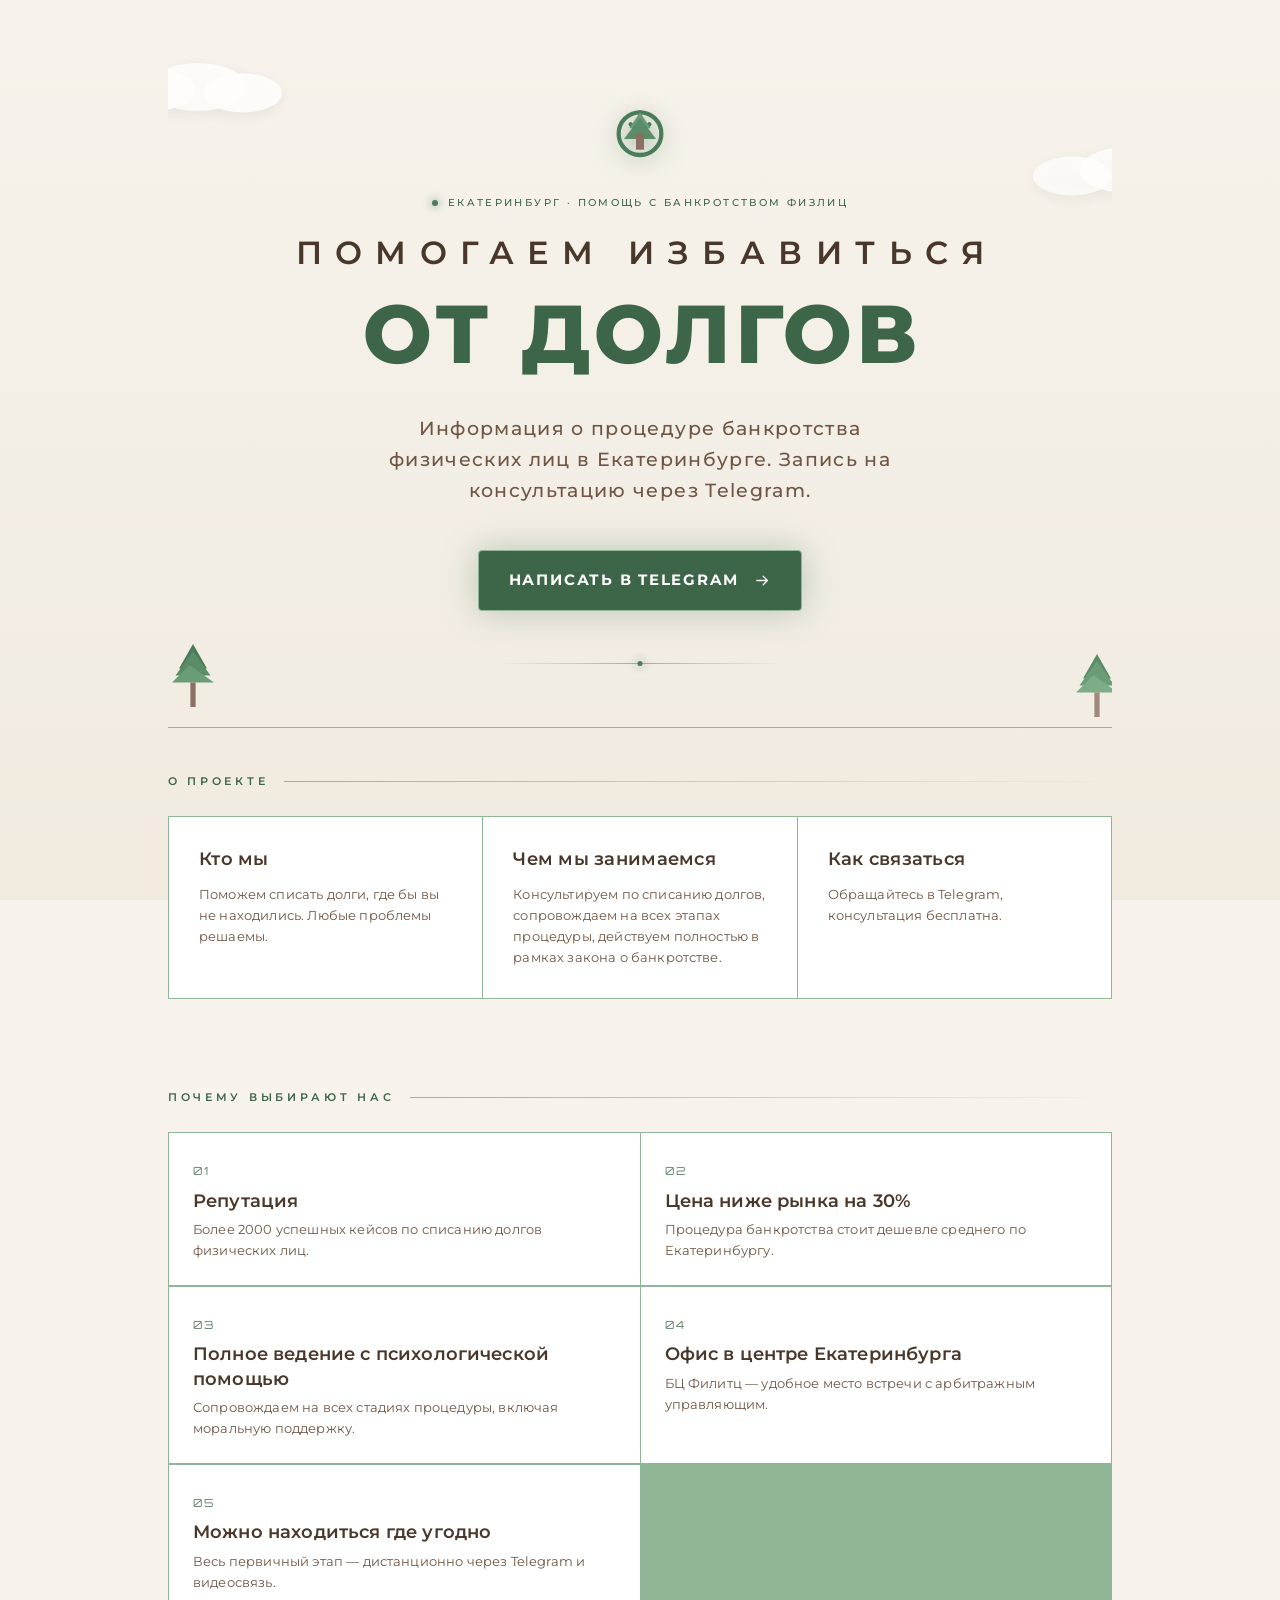
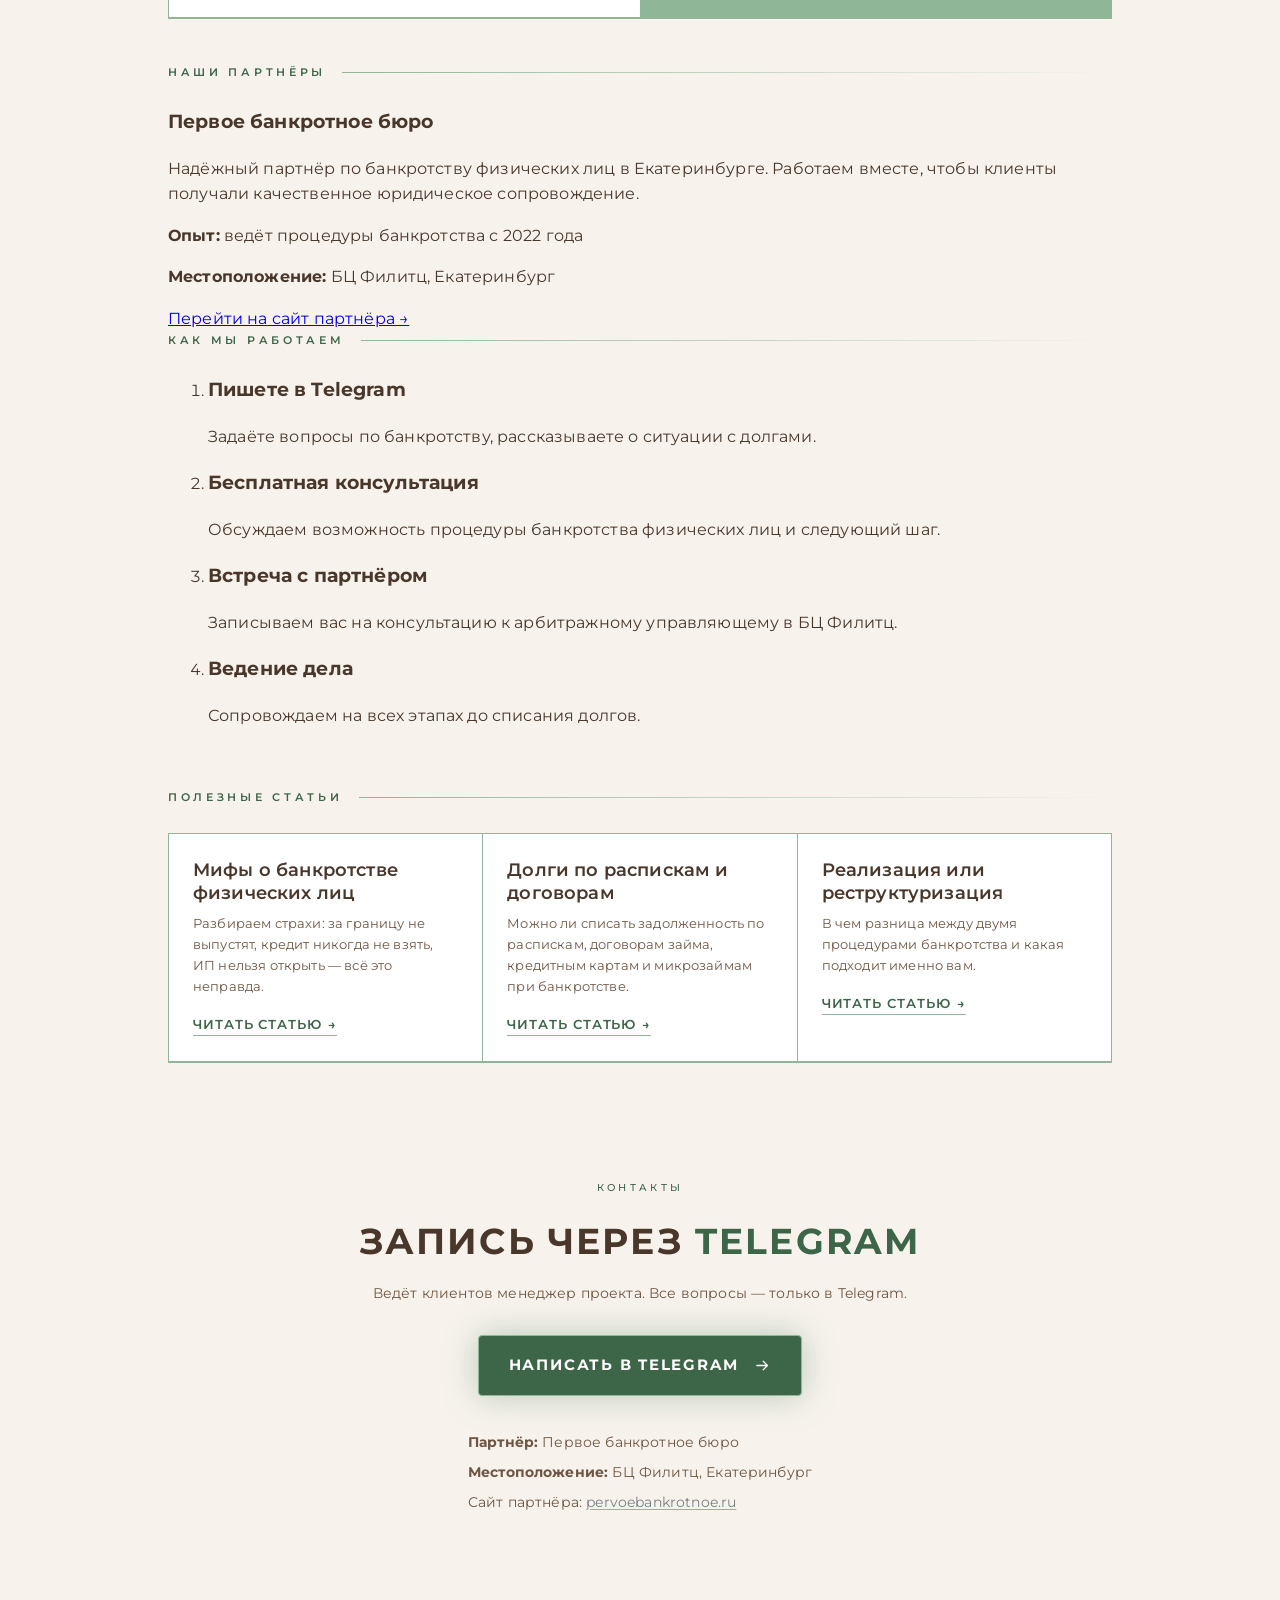
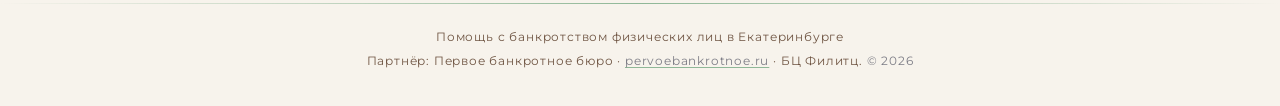
==== commit 3f50027b: "Добавлены три SEO-статьи о банкротстве физических лиц" ====
--- a/index.html
+++ b/index.html
@@ -231,6 +231,34 @@
         </ol>
       </section>
 
+      <!-- 6. СТАТЬИ -->
+      <section class="articles" aria-labelledby="articles-title">
+        <h2 id="articles-title" class="section-label">Полезные статьи</h2>
+        <ul class="articles__list">
+          <li class="article-card">
+            <div class="article-card__content">
+              <h3>Мифы о банкротстве физических лиц</h3>
+              <p>Разбираем страхи: за границу не выпустят, кредит никогда не взять, ИП нельзя открыть — всё это неправда.</p>
+              <a class="article-card__link" href="articles/myths-o-bankrotstve">Читать статью <span aria-hidden="true">→</span></a>
+            </div>
+          </li>
+          <li class="article-card">
+            <div class="article-card__content">
+              <h3>Долги по распискам и договорам</h3>
+              <p>Можно ли списать задолженность по распискам, договорам займа, кредитным картам и микрозаймам при банкротстве.</p>
+              <a class="article-card__link" href="articles/dolgi-po-raspiskam">Читать статью <span aria-hidden="true">→</span></a>
+            </div>
+          </li>
+          <li class="article-card">
+            <div class="article-card__content">
+              <h3>Реализация или реструктуризация</h3>
+              <p>В чем разница между двумя процедурами банкротства и какая подходит именно вам.</p>
+              <a class="article-card__link" href="articles/realizatsiya-i-restrukturizatsiya">Читать статью <span aria-hidden="true">→</span></a>
+            </div>
+          </li>
+        </ul>
+      </section>
+
       <!-- 5. КОНТАКТЫ -->
       <section class="contacts" id="contacts" aria-labelledby="contacts-title">
         <p class="contacts__eyebrow">Контакты</p>
--- a/styles.css
+++ b/styles.css
@@ -549,6 +549,194 @@
   color: var(--green-dark);
 }
 
+/* ------------------------- ARTICLES -------------------------- */
+.articles {
+  padding: clamp(28px, 5vh, 56px) 0;
+  position: relative;
+  z-index: 1;
+}
+
+.articles__list {
+  list-style: none;
+  margin: 0;
+  padding: 0;
+  display: grid;
+  grid-template-columns: repeat(3, 1fr);
+  gap: 1px;
+  background: var(--green-light);
+  border: 1px solid var(--green-light);
+}
+
+.article-card {
+  background: var(--white);
+  padding: clamp(16px, 3vw, 24px);
+  border-bottom: 1px solid var(--green-light);
+}
+.article-card:nth-child(3n) { border-right: none; }
+
+.article-card h3 {
+  margin: 0 0 8px;
+  font-size: clamp(1rem, 1.4vw, 1.1rem);
+  font-weight: 600;
+  line-height: 1.35;
+  color: var(--brown-deep);
+}
+
+.article-card p {
+  margin: 0 0 14px;
+  font-size: .82rem;
+  color: var(--brown);
+}
+
+.article-card__link {
+  display: inline-flex;
+  align-items: center;
+  gap: 6px;
+  color: var(--green-dark);
+  text-decoration: none;
+  font-size: .82rem;
+  font-weight: 600;
+  letter-spacing: .07em;
+  text-transform: uppercase;
+  border-bottom: 1px solid var(--green-light);
+  transition: color .2s ease, border-color .2s ease;
+}
+.article-card__link:hover {
+  color: var(--green);
+  border-bottom-color: var(--green-dark);
+}
+
+/* ------------------------ ARTICLE PAGE ----------------------- */
+.article-content {
+  padding: clamp(28px, 5vh, 56px) 0 clamp(54px, 9vh, 96px);
+  position: relative;
+  z-index: 1;
+}
+
+.article__wrapper {
+  max-width: 700px;
+  margin: 0 auto;
+}
+
+.article-content h2 {
+  font-size: clamp(1.3rem, 4vw, 2rem);
+  font-weight: 700;
+  margin: 0 0 24px;
+  color: var(--brown-deep);
+}
+
+.article-content h3 {
+  margin: 24px 0 10px;
+  font-size: clamp(1.1rem, 3vw, 1.4rem);
+  font-weight: 600;
+  color: var(--green-dark);
+}
+
+.article-content p {
+  margin: 0 0 16px;
+  font-size: 1rem;
+  line-height: 1.8;
+  color: var(--brown);
+}
+
+.article-content ul {
+  margin: 0 0 16px;
+  padding-left: 20px;
+}
+
+.article-content li {
+  margin-bottom: 8px;
+  color: var(--brown);
+}
+
+.myth {
+  border: 1px solid var(--green-light);
+  padding: 16px 20px;
+  margin-bottom: 16px;
+  background: var(--white);
+  border-radius: 6px;
+}
+
+.myth h3 {
+  margin: 0 0 8px;
+  font-size: 1rem;
+  font-weight: 600;
+  color: var(--brown-deep);
+}
+
+.comparison {
+  display: grid;
+  grid-template-columns: repeat(2, 1fr);
+  gap: 1px;
+  background: var(--green-light);
+  border: 1px solid var(--green-light);
+  margin-bottom: 24px;
+}
+
+.comparison__col {
+  background: var(--white);
+  padding: 20px;
+  border-right: 1px solid var(--green-light);
+  border-bottom: 1px solid var(--green-light);
+}
+.comparison__col:last-child { border-right: none; }
+
+.comparison h3 {
+  margin: 0 0 12px;
+  font-size: 1.1rem;
+  font-weight: 600;
+  color: var(--brown-deep);
+}
+
+.article__table {
+  width: 100%;
+  border-collapse: collapse;
+  margin-bottom: 24px;
+}
+
+.article__table th,
+.article__table td {
+  padding: 10px 12px;
+  border: 1px solid var(--green-light);
+  text-align: left;
+  font-size: .9rem;
+}
+
+.article__table th {
+  background: var(--cream-dark);
+  font-weight: 600;
+  color: var(--green-dark);
+}
+
+.article__cta {
+  border: 1px solid var(--green-light);
+  padding: clamp(20px, 4vh, 30px);
+  text-align: center;
+  background: rgba(8, 8, 10, .05);
+  margin-top: clamp(28px, 5vh, 56px);
+  border-radius: 6px;
+}
+
+.article__cta p {
+  margin: 0 0 16px;
+  font-size: 1rem;
+  color: var(--brown);
+}
+
+.article__back {
+  margin-top: 24px;
+  font-size: .85rem;
+  color: var(--green-dark);
+}
+.article__back a {
+  color: var(--green-dark);
+  text-decoration: none;
+  border-bottom: 1px solid var(--green-light);
+}
+.article__back a:hover {
+  color: var(--green);
+}
+
 /* --------------------------- FOOTER -------------------------- */
 .footer {
   margin-top: auto;
